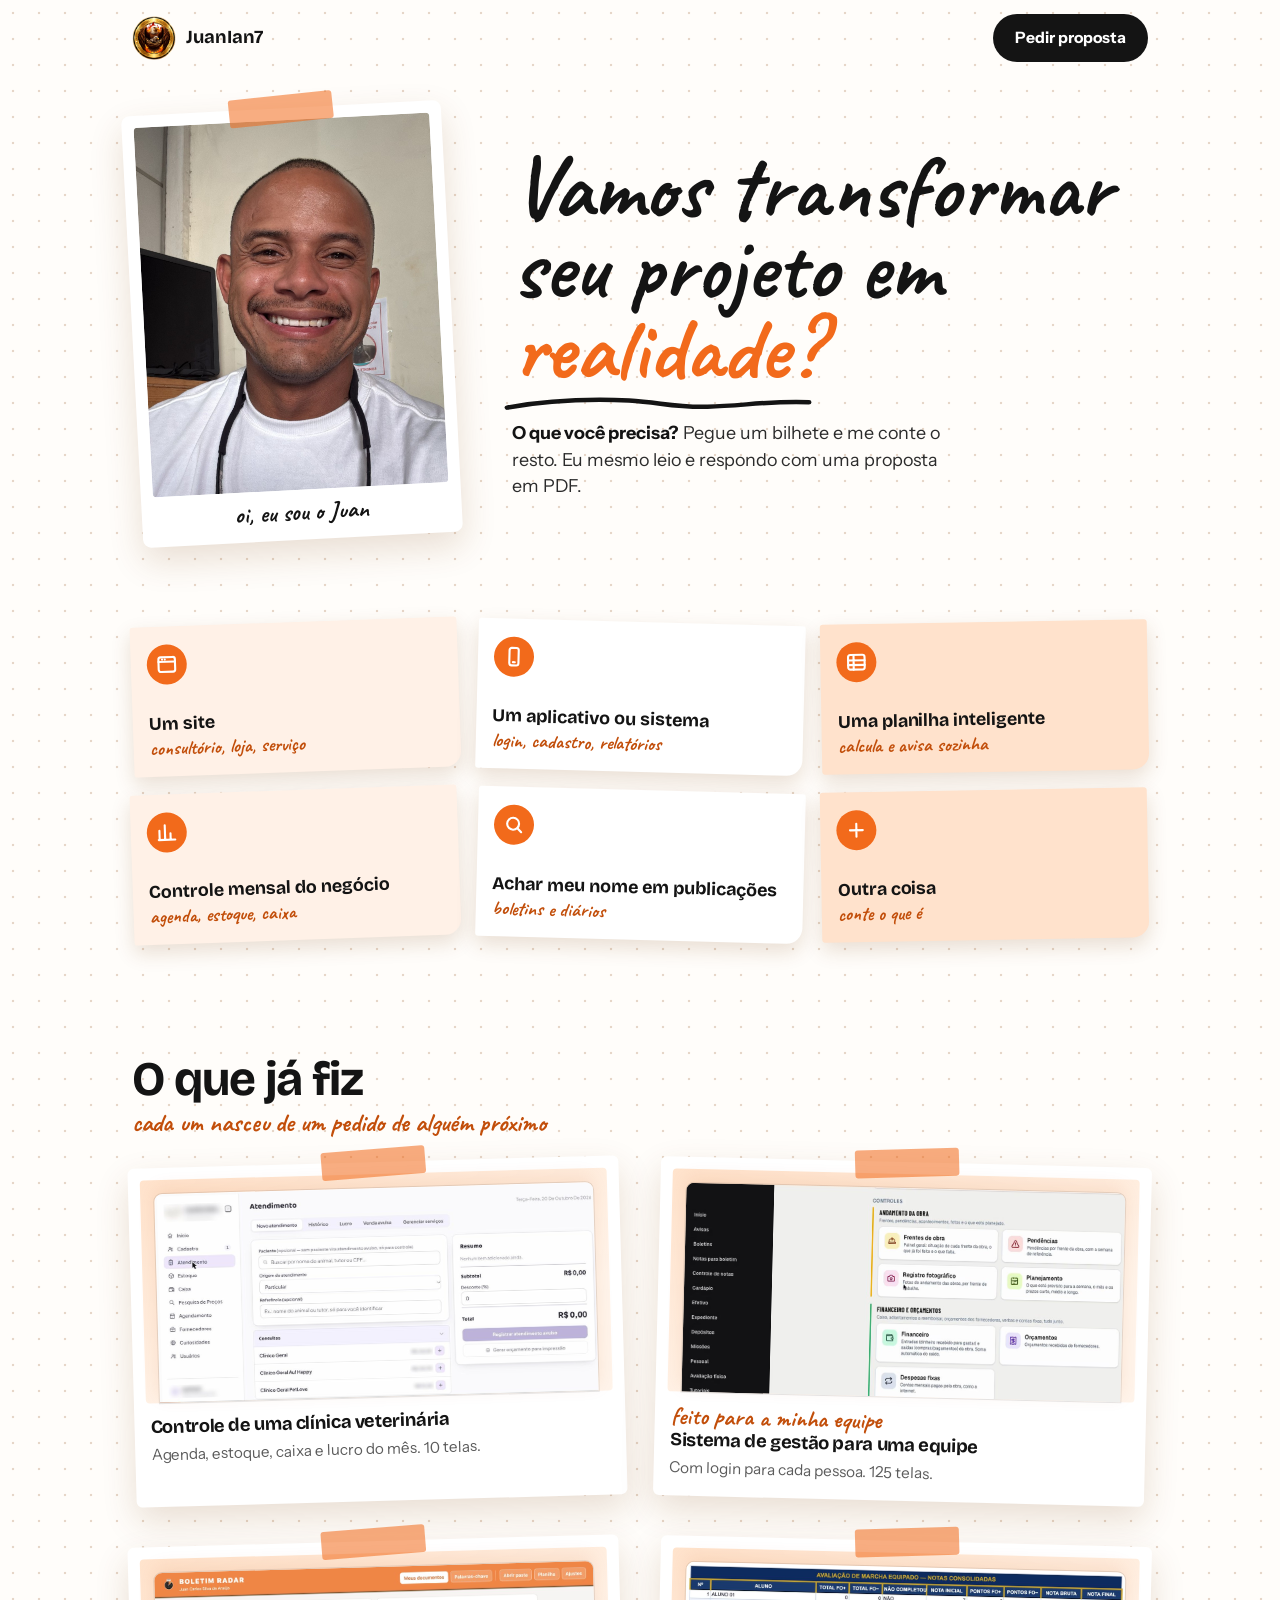
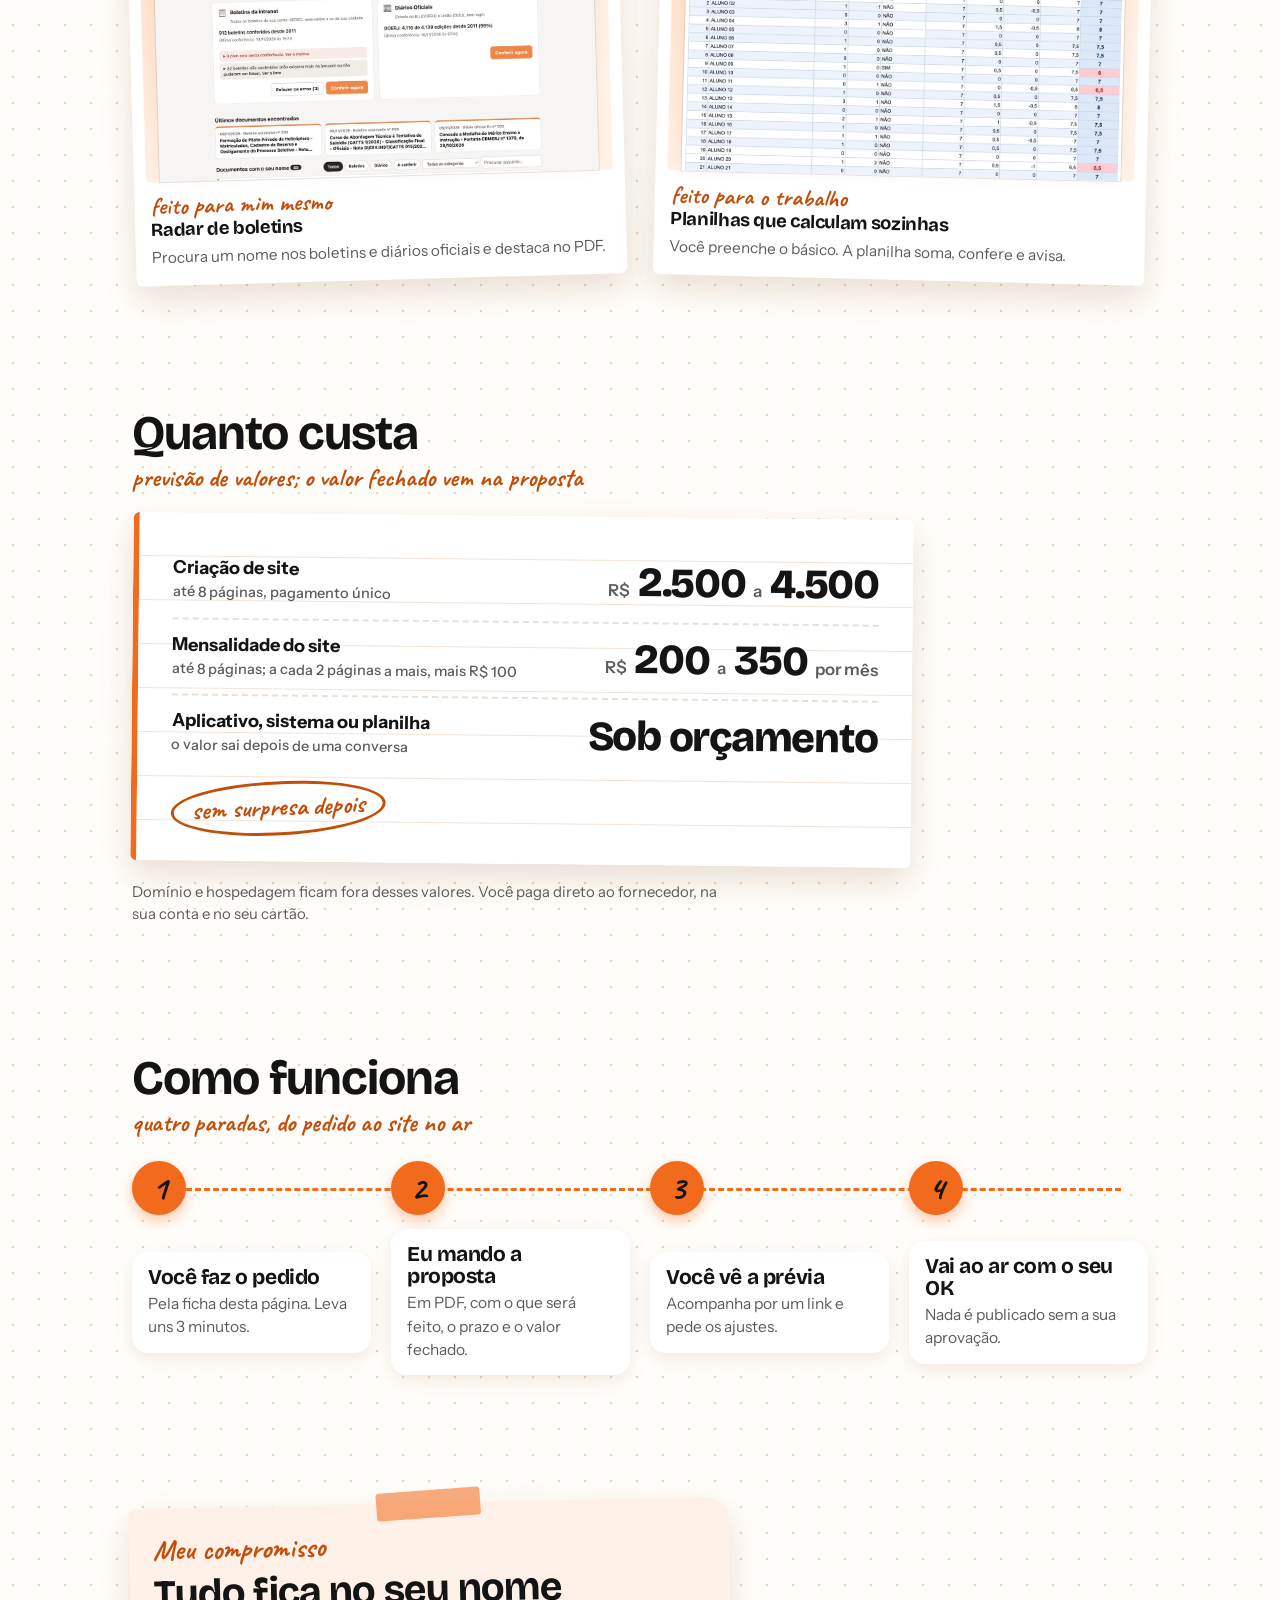
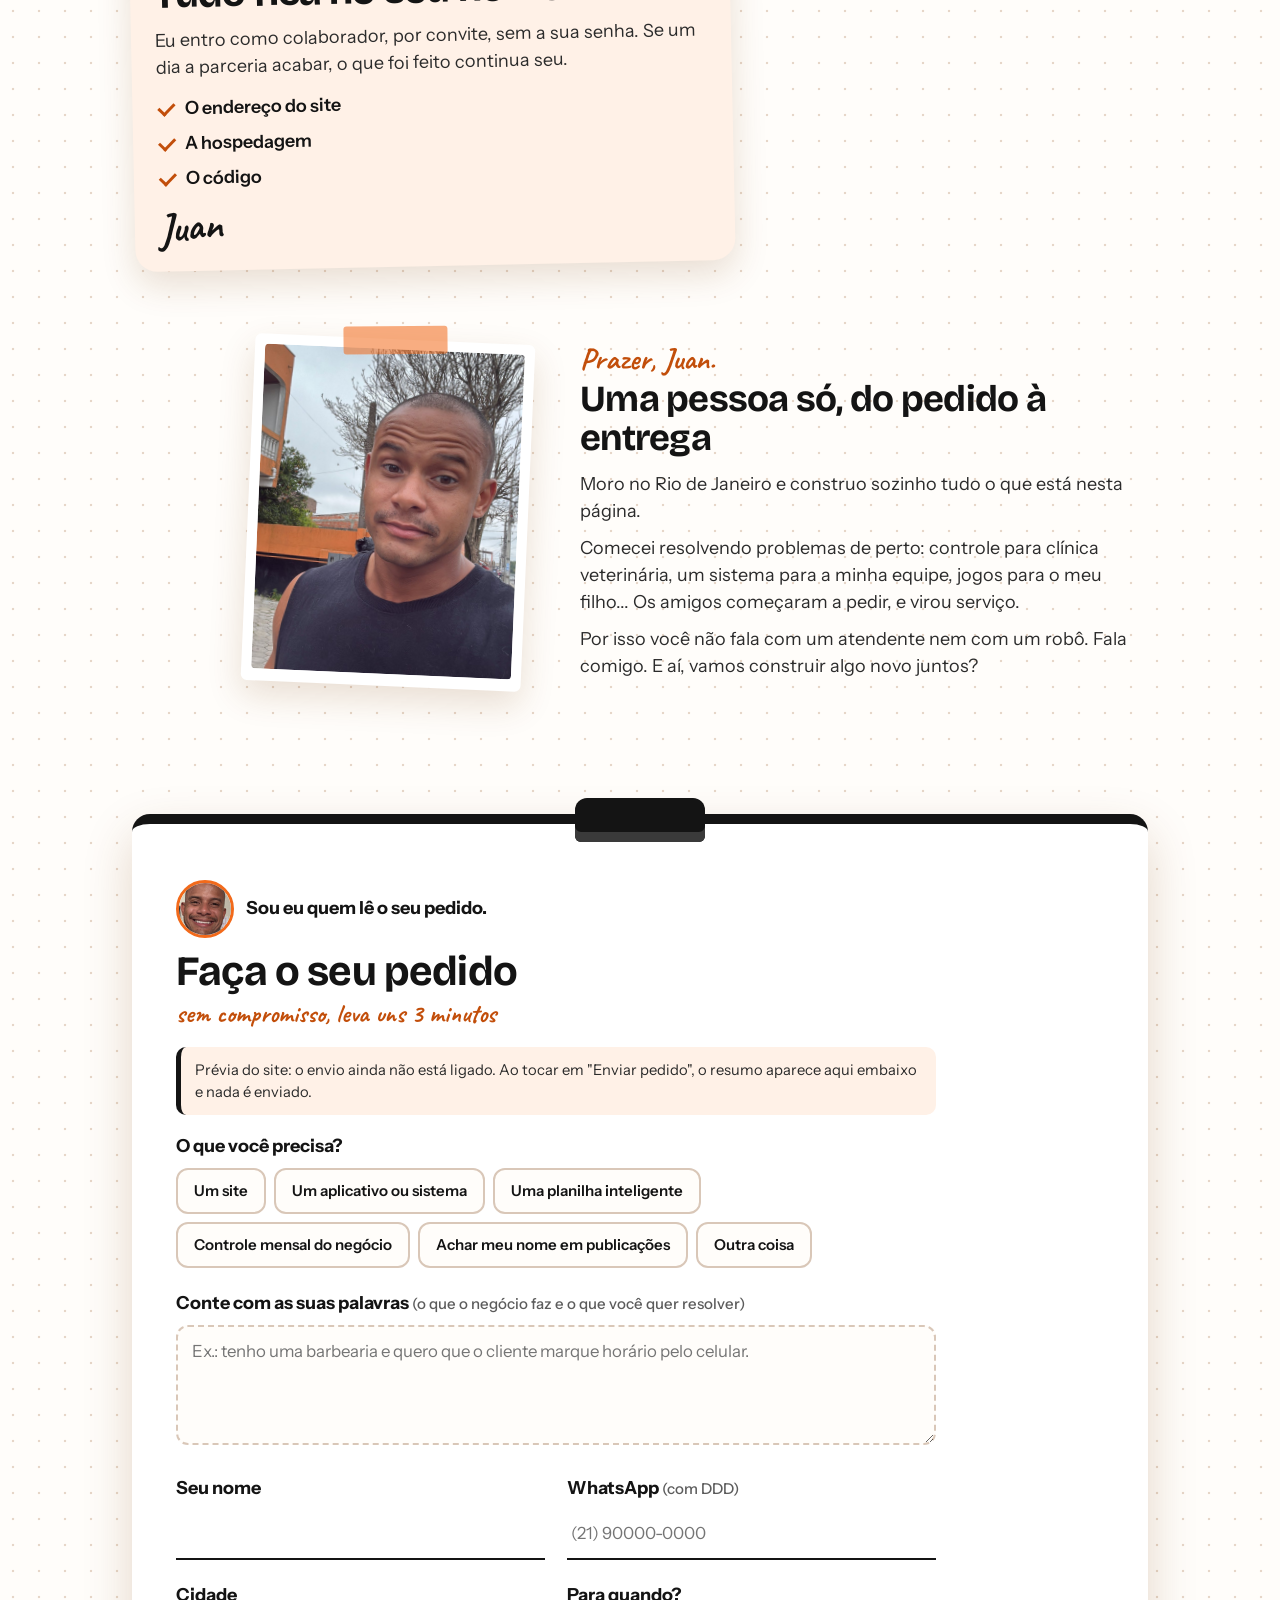
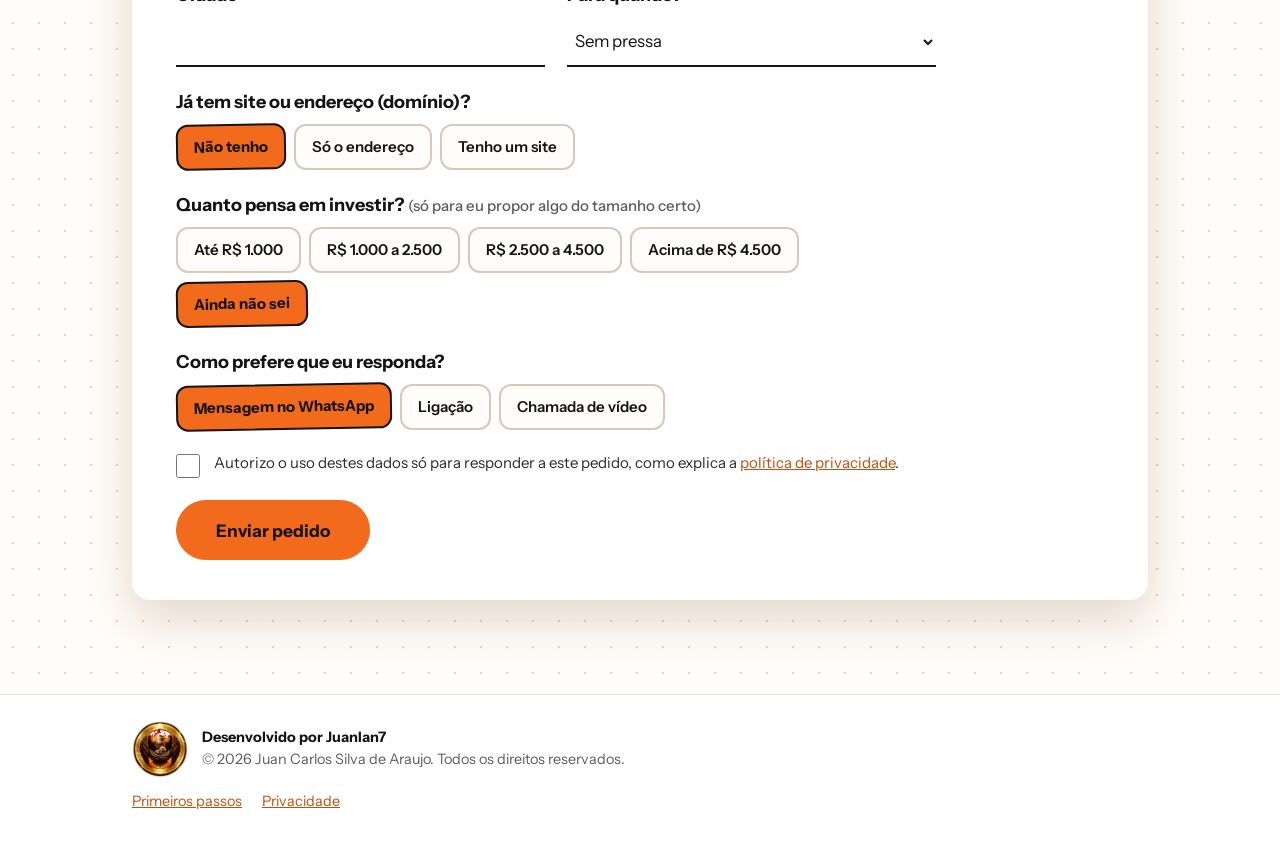
==== index.html @ 4122ff13 "Portfólio: telas reais nos quatro trabalhos e cartão da clínica sem a frase de mão Co-Authored-By: C" ====
<!doctype html>
<html lang="pt-BR">
<head>
<meta charset="utf-8">
<meta name="viewport" content="width=device-width, initial-scale=1">
<title>JuanIan7 · Sites, sistemas e planilhas sob medida</title>
<meta name="description" content="Vamos transformar seu projeto em realidade? Sites, aplicativos, sistemas e planilhas sob medida. Conte o que você precisa e receba uma proposta em PDF.">
<meta property="og:title" content="JuanIan7 · Sites, sistemas e planilhas sob medida">
<meta property="og:description" content="Vamos transformar seu projeto em realidade? Conte o que você precisa e receba uma proposta em PDF.">
<meta property="og:type" content="website">
<meta property="og:locale" content="pt_BR">
<meta property="og:image" content="https://juanian7.systems/assets/logo-juanian7.png">
<meta name="author" content="JuanIan7 (https://github.com/JuanIan7)">
<meta name="copyright" content="© 2026 Juan Carlos Silva de Araujo. Todos os direitos reservados.">
<link rel="icon" href="assets/logo-juanian7.png">
<link rel="preconnect" href="https://fonts.googleapis.com">
<link rel="preconnect" href="https://fonts.gstatic.com" crossorigin>
<link href="https://fonts.googleapis.com/css2?family=Bricolage+Grotesque:opsz,wght@12..96,600..800&family=Caveat:wght@600;700&family=Instrument+Sans:wght@400..700&display=swap" rel="stylesheet">
<style>
:root { --laranja:#F26A1B; --escuro:#C24E0A; --claro:#FFF1E7; --preto:#141414; --texto:#2B2B2B; --cinza:#5C5C5C; --papel:#FFFDFA; --linha:#EADFD6;
  --titulo:"Bricolage Grotesque","Helvetica Neue",Arial,sans-serif; --corpo:"Instrument Sans",-apple-system,"Segoe UI",Roboto,Arial,sans-serif; --mao:"Caveat","Bradley Hand",cursive;
  --sombra:0 14px 34px rgba(120,60,10,.16); }
* { box-sizing:border-box; }
html { scroll-behavior:smooth; -webkit-text-size-adjust:100%; }
/* O fundo é um papel pontilhado, como folha de caderno de projeto */
body { margin:0; color:var(--texto); font-family:var(--corpo); font-size:17px; line-height:1.5;
  background:var(--papel) radial-gradient(circle, #E6D6C8 1.3px, transparent 1.6px) 0 0 / 26px 26px; }
img, svg { max-width:100%; height:auto; display:block; }
a { color:var(--escuro); }
a:focus-visible, button:focus-visible, input:focus-visible, select:focus-visible, textarea:focus-visible, .escolha:focus-within { outline:3px solid var(--preto); outline-offset:3px; }
h1, h2, h3 { font-family:var(--titulo); color:var(--preto); margin:0; letter-spacing:-.02em; line-height:1.05; }
p { margin:0; }
.dentro { max-width:1080px; margin:0 auto; padding:0 20px; }
.mao { font-family:var(--mao); font-weight:700; color:var(--escuro); line-height:1; }
.fita { position:relative; }
.fita::before { content:""; position:absolute; top:-13px; left:50%; width:104px; height:28px; margin-left:-52px; background:rgba(242,106,27,.55); transform:rotate(-3deg); border-radius:3px; z-index:2; }
.botao { display:inline-flex; align-items:center; justify-content:center; min-height:48px; padding:0 22px; border-radius:999px; background:var(--preto); color:#fff !important; font-weight:700; text-decoration:none; border:0; cursor:pointer; font-family:var(--corpo); font-size:.98rem; }
.botao:hover { background:var(--escuro); }

.topo .dentro { display:flex; align-items:center; justify-content:space-between; padding-top:14px; padding-bottom:6px; }
.marca { display:flex; align-items:center; gap:10px; text-decoration:none; color:var(--preto); font-family:var(--titulo); font-weight:700; font-size:1.15rem; }
.marca img { width:44px; height:44px; }

/* Abertura: a frase é o título, escrita à mão, ao lado da foto */
.abertura { padding:26px 0 30px; }
.abertura .dentro { display:grid; gap:26px; }
.retrato { margin:0 auto; width:min(74%, 300px); background:#fff; padding:12px 12px 16px; border-radius:8px; box-shadow:var(--sombra); transform:rotate(-3deg); }
.retrato img { border-radius:4px; }
.retrato figcaption { font-family:var(--mao); font-weight:700; font-size:1.5rem; text-align:center; padding-top:10px; color:var(--preto); line-height:1; }
.abertura h1 { font-family:var(--mao); font-weight:700; font-size:clamp(3rem, 13vw, 5.6rem); line-height:.9; letter-spacing:0; color:var(--preto); }
.abertura h1 span { color:var(--laranja); position:relative; white-space:nowrap; }
.abertura h1 svg { position:absolute; left:-3%; bottom:-.12em; width:106%; height:.22em; fill:none; stroke:var(--preto); stroke-width:5; stroke-linecap:round; }
.abertura .apoio { margin-top:30px; font-size:1.12rem; color:var(--texto); max-width:36ch; }
.abertura .apoio b { color:var(--preto); }

/* Seis bilhetes */
.bilhetes { list-style:none; margin:10px 0 0; padding:0; display:grid; grid-template-columns:1fr 1fr; gap:14px; }
.bilhetes a { display:flex; flex-direction:column; gap:14px; justify-content:space-between; min-height:136px; padding:16px 14px 14px; text-decoration:none; color:var(--preto); box-shadow:0 8px 20px rgba(120,60,10,.16); border-radius:3px 3px 16px 3px; transition:transform .15s; background:var(--claro); }
.bilhetes li:nth-child(3n+1) a { transform:rotate(-2deg); }
.bilhetes li:nth-child(3n+2) a { transform:rotate(1.5deg); background:#fff; }
.bilhetes li:nth-child(3n) a { transform:rotate(-1deg); background:#FFE2CC; }
.bilhetes a:hover { transform:rotate(0) translateY(-4px); }
.bilhetes .ic { width:40px; height:40px; border-radius:50%; background:var(--laranja); display:grid; place-items:center; }
.bilhetes .ic svg { width:22px; height:22px; fill:none; stroke:#fff; stroke-width:2.3; stroke-linecap:round; stroke-linejoin:round; }
.bilhetes b { font-family:var(--titulo); font-size:1.12rem; line-height:1.08; display:block; }
.bilhetes small { display:block; font-family:var(--mao); font-weight:700; font-size:1.2rem; color:var(--escuro); line-height:1; margin-top:5px; }

.secao { padding:44px 0; }
.secao > .dentro > h2 { font-size:clamp(2rem, 7vw, 3rem); margin-bottom:6px; }
.secao .sub { font-family:var(--mao); font-weight:700; font-size:1.6rem; color:var(--escuro); line-height:1; margin-bottom:26px; }

/* Trabalhos como fotos presas no mural */
.mural { display:grid; gap:30px 22px; }
.foto { background:#fff; padding:12px 12px 16px; border-radius:6px; box-shadow:var(--sombra); }
.foto:nth-child(odd) { transform:rotate(-1.6deg); } .foto:nth-child(even) { transform:rotate(1.4deg); }
.foto .quadro { background:linear-gradient(160deg,#FFE3CC,#FFF4EA 70%); padding:14px 14px 0; border-radius:4px; }
.foto .quadro svg { width:100%; height:auto; border-radius:8px 8px 0 0; }
.foto .quadro img { display:block; width:100%; height:auto; border-radius:8px 8px 0 0; box-shadow:0 0 0 1px rgba(20,20,20,.10), 0 -6px 18px rgba(194,78,10,.10); }
.foto .quadro + h3 { margin-top:14px; }
.foto .para { font-family:var(--mao); font-weight:700; font-size:1.5rem; color:var(--escuro); display:block; margin:12px 4px 2px; line-height:1; }
.foto h3 { font-size:1.15rem; margin:0 4px; line-height:1.15; }
.foto p { color:var(--cinza); font-size:.95rem; margin:6px 4px 0; }

/* Preços numa folha pautada */
.folha { background:#fff repeating-linear-gradient(#fff 0 43px, #F0E4DA 43px 44px); border-radius:6px; box-shadow:var(--sombra); padding:26px 20px 22px; border-left:6px solid var(--laranja); transform:rotate(.6deg); }
.folha .linha { display:grid; gap:2px; padding:12px 0 14px; }
.folha .linha + .linha { border-top:2px dashed var(--linha); }
.folha .o { font-weight:700; color:var(--preto); }
.folha .o small { display:block; font-weight:500; color:var(--cinza); font-size:.9rem; }
.folha .v { font-family:var(--titulo); font-weight:800; font-size:clamp(1.9rem, 8vw, 2.6rem); letter-spacing:-.03em; color:var(--preto); line-height:1.05; }
.folha .v small { font-family:var(--corpo); font-size:.4em; font-weight:600; color:var(--cinza); letter-spacing:0; }
.folha .circulo { display:inline-block; font-family:var(--mao); font-weight:700; font-size:1.6rem; color:var(--escuro); border:3px solid var(--escuro); border-radius:50% 46% 52% 48%; padding:4px 18px 6px; transform:rotate(-3deg); margin-top:10px; }
.nota { color:var(--cinza); font-size:.93rem; margin-top:16px; max-width:60ch; }

/* Caminho em quatro paradas */
.caminho { list-style:none; margin:0; padding:0; counter-reset:c; display:grid; gap:18px; position:relative; }
.caminho::before { content:""; position:absolute; left:26px; top:20px; bottom:20px; border-left:3px dashed var(--laranja); }
.caminho li { counter-increment:c; display:grid; grid-template-columns:54px 1fr; gap:14px; align-items:start; position:relative; }
.caminho li::before { content:counter(c); width:54px; height:54px; border-radius:50%; background:var(--laranja); color:var(--preto); font-family:var(--mao); font-weight:700; font-size:2.1rem; display:grid; place-items:center; box-shadow:0 6px 14px rgba(242,106,27,.35); }
.caminho div { background:#fff; border-radius:16px; padding:14px 16px; box-shadow:0 6px 18px rgba(120,60,10,.1); }
.caminho p { color:var(--cinza); margin-top:4px; font-size:.97rem; }

/* Compromisso e carta */
.par { display:grid; gap:34px; }
.compromisso { background:var(--claro); border-radius:6px 22px 22px 22px; padding:28px 24px 22px; box-shadow:var(--sombra); transform:rotate(-1.2deg); }
.compromisso h2 { font-size:clamp(1.8rem, 6.5vw, 2.5rem); margin:8px 0 12px; }
.compromisso ul { list-style:none; margin:14px 0 0; padding:0; display:grid; gap:8px; }
.compromisso li { padding-left:28px; position:relative; font-weight:600; color:var(--preto); }
.compromisso li::before { content:""; position:absolute; left:2px; top:.42em; width:13px; height:7px; border-left:3px solid var(--escuro); border-bottom:3px solid var(--escuro); transform:rotate(-45deg); }
.assina { font-family:var(--mao); font-weight:700; font-size:2.6rem; color:var(--preto); line-height:1; margin-top:16px; transform:rotate(-4deg); transform-origin:left; }
.carta { display:grid; gap:22px; }
.carta figure { margin:0 auto; width:min(80%, 290px); background:#fff; padding:10px 10px 12px; border-radius:6px; box-shadow:var(--sombra); transform:rotate(2.5deg); }
.carta figure img { border-radius:4px; }
.carta h2 { font-size:clamp(1.7rem, 6vw, 2.3rem); margin:6px 0 14px; }
.carta p + p { margin-top:10px; }

/* Pedido: uma ficha na prancheta */
.prancheta { background:#fff; border-radius:18px; box-shadow:0 20px 50px rgba(120,60,10,.2); padding:44px 20px 26px; position:relative; border-top:10px solid var(--preto); scroll-margin-top:20px; }
.prancheta::before { content:""; position:absolute; top:-26px; left:50%; width:130px; height:44px; margin-left:-65px; background:var(--preto); border-radius:12px 12px 6px 6px; box-shadow:inset 0 -10px 0 #3a3a3a; }
.prancheta .oi { display:flex; align-items:center; gap:12px; font-weight:700; color:var(--preto); margin-bottom:12px; }
.prancheta .oi img { width:58px; height:58px; border-radius:50%; object-fit:cover; border:3px solid var(--laranja); }
.prancheta h2 { font-size:clamp(1.9rem, 7vw, 2.6rem); }
.prancheta .sub { margin:8px 0 20px; }
form { display:grid; gap:22px; max-width:760px; }
fieldset { border:0; margin:0; padding:0; min-width:0; }
legend, label.rot { display:block; font-weight:700; color:var(--preto); margin-bottom:8px; padding:0; }
label.rot small, legend small { font-weight:500; color:var(--cinza); }
.opcoes { display:flex; flex-wrap:wrap; gap:8px; }
.escolha { position:relative; display:inline-flex; align-items:center; min-height:46px; padding:8px 16px; border:2px solid #D9C7B8; border-radius:12px; background:var(--papel); color:var(--preto); font-weight:600; font-size:.94rem; cursor:pointer; }
.escolha input { position:absolute; opacity:0; inset:0; margin:0; cursor:pointer; }
.escolha:has(input:checked) { background:var(--laranja); border-color:var(--preto); font-weight:700; transform:rotate(-1deg); }
/* Campos de ficha de papel: só a linha de baixo */
.campo input, .campo select, .campo textarea { width:100%; min-height:50px; padding:10px 4px; border:0; border-bottom:2px solid var(--preto); border-radius:0; background:transparent; color:var(--preto); font:inherit; font-size:1.05rem; }
.campo textarea { min-height:120px; resize:vertical; border:2px dashed #D9C7B8; border-radius:12px; padding:12px 14px; background:var(--papel); }
.dupla { display:grid; gap:22px; }
.aceite { display:grid; grid-template-columns:26px 1fr; gap:12px; font-size:.94rem; }
.aceite input { width:24px; height:24px; accent-color:var(--escuro); margin:2px 0 0; }
.pote { position:absolute; left:-9999px; }
.prancheta form .botao { min-height:60px; font-size:1.08rem; background:var(--laranja); color:var(--preto) !important; justify-self:start; padding:0 40px; width:100%; }
.prancheta form .botao:hover { background:var(--preto); color:#fff !important; }
.aviso-form { border-radius:14px; padding:14px 16px; font-weight:600; display:none; }
.aviso-form.erro { display:block; border:2px solid #B3261E; color:#8C1D18; }
.aviso-form.ok { display:block; border:2px solid var(--preto); background:var(--claro); }
.aviso-form pre { white-space:pre-wrap; font:inherit; font-weight:500; font-size:.92rem; margin:8px 0 0; }
.previa { display:none; background:var(--claro); border-left:5px solid var(--preto); border-radius:10px; padding:12px 14px; font-size:.92rem; margin-bottom:18px; max-width:760px; }
.previa.mostra { display:block; }

.rodape { margin-top:30px; background:#fff; border-top:1px solid var(--linha); padding:26px 0 32px; font-size:.9rem; color:var(--cinza); }
.rodape .dentro { display:flex; gap:14px; align-items:center; flex-wrap:wrap; }
.rodape img { width:56px; height:56px; }
.rodape a.nome { font-weight:700; color:var(--preto); text-decoration:none; }
.rodape nav { width:100%; display:flex; gap:20px; }

@media (min-width:760px) {
  body { font-size:18px; }
  .dentro { padding:0 32px; }
  .abertura { padding:40px 0 50px; }
  .abertura .dentro { grid-template-columns:320px 1fr; gap:60px; align-items:center; }
  .retrato { width:100%; margin:0; }
  .bilhetes { grid-template-columns:repeat(3, 1fr); gap:18px; margin-top:22px; grid-column:1 / -1; }
  .bilhetes a { min-height:150px; padding:18px 16px; }
  .secao { padding:64px 0; }
  .mural { grid-template-columns:1fr 1fr; gap:40px 34px; }
  .folha { padding:30px 34px 26px; max-width:780px; }
  .folha .linha { grid-template-columns:1fr auto; align-items:center; gap:20px; }
  .caminho { grid-template-columns:repeat(4, 1fr); gap:20px; }
  .caminho::before { left:27px; right:27px; top:27px; bottom:auto; border-left:0; border-top:3px dashed var(--laranja); }
  .caminho li { grid-template-columns:1fr; }
  /* um abaixo do outro, em ziguezague: o compromisso à esquerda, a carta à direita */
  .par { grid-template-columns:1fr; gap:72px; }
  .compromisso { max-width:600px; }
  .carta { grid-template-columns:280px 1fr; align-items:center; gap:52px; max-width:900px; margin-left:auto; }
  .carta p { max-width:52ch; }
  .carta figure { width:100%; }
  .dupla { grid-template-columns:1fr 1fr; }
  .prancheta { padding:56px 44px 40px; }
  .prancheta form .botao { width:auto; }
}
@media (prefers-reduced-motion:reduce) { html { scroll-behavior:auto; } .bilhetes a { transition:none; } }
</style>
</head>
<body>

<header class="topo">
  <div class="dentro">
    <a class="marca" href="./"><img src="assets/logo-juanian7.png" alt="" width="44" height="44">JuanIan7</a>
    <a class="botao" href="#pedido">Pedir proposta</a>
  </div>
</header>

<main>
  <section class="abertura">
    <div class="dentro">
      <figure class="retrato fita">
        <img src="assets/fotos/juan-retrato.jpg?v=3" alt="Juan sorrindo, de camiseta branca" width="1040" height="1300">
        <figcaption>oi, eu sou o Juan</figcaption>
      </figure>
      <div>
        <h1>Vamos transformar seu projeto em <span>realidade?<svg viewBox="0 0 300 22" preserveAspectRatio="none" aria-hidden="true"><path d="M4 13c38-8 78-10 118-8 30 2 44 8 76 7 34-1 62-7 98-5"/></svg></span></h1>
        <p class="apoio"><b>O que você precisa?</b> Pegue um bilhete e me conte o resto. Eu mesmo leio e respondo com uma proposta em PDF.</p>
      </div>
      <ul class="bilhetes">
        <li><a href="#pedido" data-opcao="Um site"><span class="ic"><svg viewBox="0 0 24 24" aria-hidden="true"><rect x="3" y="4" width="18" height="16" rx="2.5"/><path d="M3 9h18M7 6.5h.01M10 6.5h.01"/></svg></span><span><b>Um site</b><small>consultório, loja, serviço</small></span></a></li>
        <li><a href="#pedido" data-opcao="Um aplicativo ou sistema"><span class="ic"><svg viewBox="0 0 24 24" aria-hidden="true"><rect x="7" y="2.5" width="10" height="19" rx="2.5"/><path d="M11 18h2"/></svg></span><span><b>Um aplicativo ou sistema</b><small>login, cadastro, relatórios</small></span></a></li>
        <li><a href="#pedido" data-opcao="Uma planilha inteligente"><span class="ic"><svg viewBox="0 0 24 24" aria-hidden="true"><rect x="3" y="4" width="18" height="16" rx="2.5"/><path d="M3 10h18M3 15h18M9 4v16"/></svg></span><span><b>Uma planilha inteligente</b><small>calcula e avisa sozinha</small></span></a></li>
        <li><a href="#pedido" data-opcao="Controle mensal do meu negócio"><span class="ic"><svg viewBox="0 0 24 24" aria-hidden="true"><path d="M4 20V10M10 20V4M16 20v-7M21 20H3"/></svg></span><span><b>Controle mensal do negócio</b><small>agenda, estoque, caixa</small></span></a></li>
        <li><a href="#pedido" data-opcao="Acompanhar boletins ou publicações com o meu nome"><span class="ic"><svg viewBox="0 0 24 24" aria-hidden="true"><circle cx="11" cy="11" r="6.5"/><path d="M20 20l-4.2-4.2"/></svg></span><span><b>Achar meu nome em publicações</b><small>boletins e diários</small></span></a></li>
        <li><a href="#pedido" data-opcao="Outra coisa"><span class="ic"><svg viewBox="0 0 24 24" aria-hidden="true"><path d="M12 5v14M5 12h14"/></svg></span><span><b>Outra coisa</b><small>conte o que é</small></span></a></li>
      </ul>
    </div>
  </section>

  <section class="secao">
    <div class="dentro">
      <h2>O que já fiz</h2>
      <p class="sub">cada um nasceu de um pedido de alguém próximo</p>
      <div class="mural">
        <article class="foto fita"><div class="quadro"><img src="assets/trabalhos/trabalho-clinica.jpg" alt="Tela do controle da clínica: novo atendimento, com paciente, serviços e resumo do valor" width="1200" height="571" loading="lazy"></div><h3>Controle de uma clínica veterinária</h3><p>Agenda, estoque, caixa e lucro do mês. 10 telas.</p></article>
        <article class="foto fita"><div class="quadro"><img src="assets/trabalhos/trabalho-equipe.jpg" alt="Tela do sistema da equipe: menu lateral e os controles de uma seção" width="1200" height="571" loading="lazy"></div><span class="para">feito para a minha equipe</span><h3>Sistema de gestão para uma equipe</h3><p>Com login para cada pessoa. 125 telas.</p></article>
        <article class="foto fita"><div class="quadro"><img src="assets/trabalhos/trabalho-radar.jpg" alt="Tela do Radar de boletins: boletins e diários conferidos e os últimos documentos encontrados" width="1200" height="571" loading="lazy"></div><span class="para">feito para mim mesmo</span><h3>Radar de boletins</h3><p>Procura um nome nos boletins e diários oficiais e destaca no PDF.</p></article>
        <article class="foto fita"><div class="quadro"><img src="assets/trabalhos/trabalho-planilha.jpg" alt="Planilha de avaliação que soma os pontos e calcula a nota final de cada aluno" width="1200" height="571" loading="lazy"></div><span class="para">feito para o trabalho</span><h3>Planilhas que calculam sozinhas</h3><p>Você preenche o básico. A planilha soma, confere e avisa.</p></article>
      </div>
    </div>
  </section>

  <section class="secao">
    <div class="dentro">
      <h2>Quanto custa</h2>
      <p class="sub">previsão de valores; o valor fechado vem na proposta</p>
      <div class="folha">
        <div class="linha"><span class="o">Criação de site<small>até 8 páginas, pagamento único</small></span><span class="v"><small>R$</small> 2.500 <small>a</small> 4.500</span></div>
        <div class="linha"><span class="o">Mensalidade do site<small>até 8 páginas; a cada 2 páginas a mais, mais R$ 100</small></span><span class="v"><small>R$</small> 200 <small>a</small> 350 <small>por mês</small></span></div>
        <div class="linha"><span class="o">Aplicativo, sistema ou planilha<small>o valor sai depois de uma conversa</small></span><span class="v">Sob orçamento</span></div>
        <span class="circulo">sem surpresa depois</span>
      </div>
      <p class="nota">Domínio e hospedagem ficam fora desses valores. Você paga direto ao fornecedor, na sua conta e no seu cartão.</p>
    </div>
  </section>

  <section class="secao">
    <div class="dentro">
      <h2>Como funciona</h2>
      <p class="sub">quatro paradas, do pedido ao site no ar</p>
      <ol class="caminho">
        <li><div><h3>Você faz o pedido</h3><p>Pela ficha desta página. Leva uns 3 minutos.</p></div></li>
        <li><div><h3>Eu mando a proposta</h3><p>Em PDF, com o que será feito, o prazo e o valor fechado.</p></div></li>
        <li><div><h3>Você vê a prévia</h3><p>Acompanha por um link e pede os ajustes.</p></div></li>
        <li><div><h3>Vai ao ar com o seu OK</h3><p>Nada é publicado sem a sua aprovação.</p></div></li>
      </ol>
    </div>
  </section>

  <section class="secao">
    <div class="dentro par">
      <div class="compromisso fita">
        <p class="mao" style="font-size:1.8rem">Meu compromisso</p>
        <h2>Tudo fica no seu nome</h2>
        <p>Eu entro como colaborador, por convite, sem a sua senha. Se um dia a parceria acabar, o que foi feito continua seu.</p>
        <ul><li>O endereço do site</li><li>A hospedagem</li><li>O código</li></ul>
        <p class="assina">Juan</p>
      </div>
      <div class="carta">
        <figure class="fita"><img src="assets/fotos/juan-rua.jpg?v=3" alt="Juan na rua, de camiseta preta, com a sobrancelha levantada" width="1040" height="1300" loading="lazy"></figure>
        <div>
          <p class="mao" style="font-size:1.9rem">Prazer, Juan.</p>
          <h2>Uma pessoa só, do pedido à entrega</h2>
          <p>Moro no Rio de Janeiro e construo sozinho tudo o que está nesta página.</p>
          <p>Comecei resolvendo problemas de perto: controle para clínica veterinária, um sistema para a minha equipe, jogos para o meu filho... Os amigos começaram a pedir, e virou serviço.</p>
          <p>Por isso você não fala com um atendente nem com um robô. Fala comigo. E aí, vamos construir algo novo juntos?</p>
        </div>
      </div>
    </div>
  </section>

  <section class="secao">
    <div class="dentro">
      <div class="prancheta" id="pedido">
        <p class="oi"><img src="assets/fotos/juan-rosto.jpg?v=3" alt="" width="58" height="58" loading="lazy"><span>Sou eu quem lê o seu pedido.</span></p>
        <h2>Faça o seu pedido</h2>
        <p class="sub mao" style="font-size:1.6rem">sem compromisso, leva uns 3 minutos</p>
        <p class="previa" id="previa">Prévia do site: o envio ainda não está ligado. Ao tocar em "Enviar pedido", o resumo aparece aqui embaixo e nada é enviado.</p>
        <form id="form-pedido" novalidate>
        <fieldset>
          <legend>O que você precisa?</legend>
          <div class="opcoes">
            <label class="escolha"><input type="radio" name="opcao" value="Um site" required>Um site</label>
            <label class="escolha"><input type="radio" name="opcao" value="Um aplicativo ou sistema">Um aplicativo ou sistema</label>
            <label class="escolha"><input type="radio" name="opcao" value="Uma planilha inteligente">Uma planilha inteligente</label>
            <label class="escolha"><input type="radio" name="opcao" value="Controle mensal do meu negócio">Controle mensal do negócio</label>
            <label class="escolha"><input type="radio" name="opcao" value="Acompanhar boletins ou publicações com o meu nome">Achar meu nome em publicações</label>
            <label class="escolha"><input type="radio" name="opcao" value="Outra coisa">Outra coisa</label>
          </div>
        </fieldset>

        <div class="campo">
          <label class="rot" for="descricao">Conte com as suas palavras <small>(o que o negócio faz e o que você quer resolver)</small></label>
          <textarea id="descricao" name="descricao" required maxlength="2000" placeholder="Ex.: tenho uma barbearia e quero que o cliente marque horário pelo celular."></textarea>
        </div>

        <div class="dupla">
          <div class="campo">
            <label class="rot" for="nome">Seu nome</label>
            <input id="nome" name="nome" type="text" autocomplete="name" required maxlength="120">
          </div>
          <div class="campo">
            <label class="rot" for="whatsapp">WhatsApp <small>(com DDD)</small></label>
            <input id="whatsapp" name="whatsapp" type="tel" inputmode="tel" autocomplete="tel" required maxlength="20" placeholder="(21) 90000-0000">
          </div>
        </div>

        <div class="dupla">
          <div class="campo">
            <label class="rot" for="cidade">Cidade</label>
            <input id="cidade" name="cidade" type="text" autocomplete="address-level2" maxlength="80">
          </div>
          <div class="campo">
            <label class="rot" for="prazo">Para quando?</label>
            <select id="prazo" name="prazo">
              <option value="Sem pressa">Sem pressa</option>
              <option value="Em até 1 mês">Em até 1 mês</option>
              <option value="Em 2 a 3 meses">Em 2 a 3 meses</option>
              <option value="Tenho uma data">Tenho uma data (conto na descrição)</option>
            </select>
          </div>
        </div>

        <fieldset>
          <legend>Já tem site ou endereço (domínio)?</legend>
          <div class="opcoes tres">
            <label class="escolha"><input type="radio" name="ja_tem" value="Não tenho" checked>Não tenho</label>
            <label class="escolha"><input type="radio" name="ja_tem" value="Tenho só o endereço">Só o endereço</label>
            <label class="escolha"><input type="radio" name="ja_tem" value="Tenho um site">Tenho um site</label>
          </div>
        </fieldset>

        <fieldset>
          <legend>Quanto pensa em investir? <small>(só para eu propor algo do tamanho certo)</small></legend>
          <div class="opcoes">
            <label class="escolha"><input type="radio" name="investimento" value="Até R$ 1.000">Até R$ 1.000</label>
            <label class="escolha"><input type="radio" name="investimento" value="R$ 1.000 a 2.500">R$ 1.000 a 2.500</label>
            <label class="escolha"><input type="radio" name="investimento" value="R$ 2.500 a 4.500">R$ 2.500 a 4.500</label>
            <label class="escolha"><input type="radio" name="investimento" value="Acima de R$ 4.500">Acima de R$ 4.500</label>
            <label class="escolha"><input type="radio" name="investimento" value="Ainda não sei" checked>Ainda não sei</label>
          </div>
        </fieldset>

        <fieldset>
          <legend>Como prefere que eu responda?</legend>
          <div class="opcoes tres">
            <label class="escolha"><input type="radio" name="atendimento" value="Mensagem no WhatsApp" checked>Mensagem no WhatsApp</label>
            <label class="escolha"><input type="radio" name="atendimento" value="Ligação">Ligação</label>
            <label class="escolha"><input type="radio" name="atendimento" value="Chamada de vídeo">Chamada de vídeo</label>
          </div>
        </fieldset>

        <label class="pote" aria-hidden="true">Deixe este campo vazio<input type="text" name="site_da_empresa" tabindex="-1" autocomplete="off"></label>

        <label class="aceite">
          <input type="checkbox" name="aceite" required>
          <span>Autorizo o uso destes dados só para responder a este pedido, como explica a <a href="privacidade/">política de privacidade</a>.</span>
        </label>

        <div class="aviso-form" id="aviso" role="status" aria-live="polite"></div>
        <button class="botao" type="submit" id="enviar">Enviar pedido</button>
      </form>
      </div>
    </div>
  </section>
</main>

<footer class="rodape">
  <div class="dentro">
    <img src="assets/logo-juanian7.png" alt="Logo JuanIan7" width="56" height="56">
    <div><a class="nome" href="https://github.com/JuanIan7" rel="author">Desenvolvido por JuanIan7</a><br>© 2026 Juan Carlos Silva de Araujo. Todos os direitos reservados.</div>
    <nav><a href="comecar/">Primeiros passos</a><a href="privacidade/">Privacidade</a></nav>
  </div>
</footer>

<script src="assets/config.js"></script>
<script src="assets/app.js"></script>
</body>
</html>
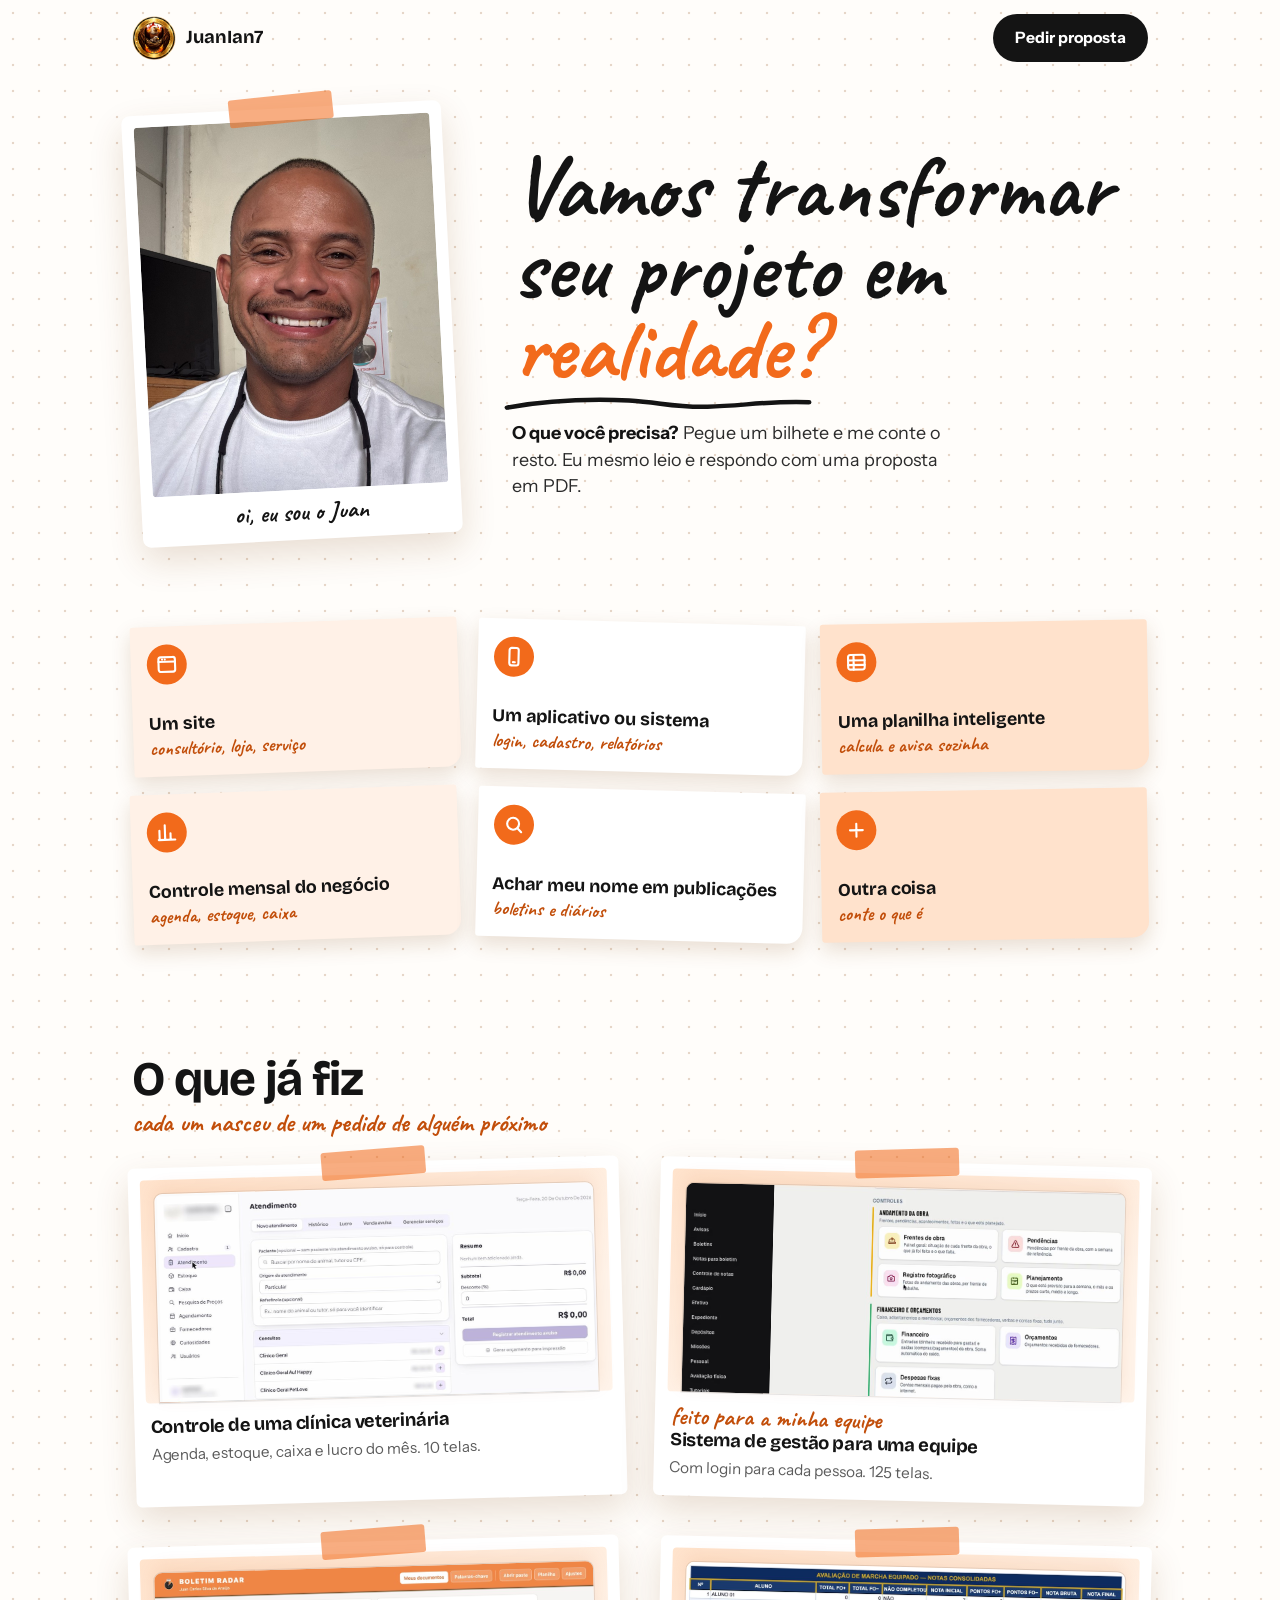
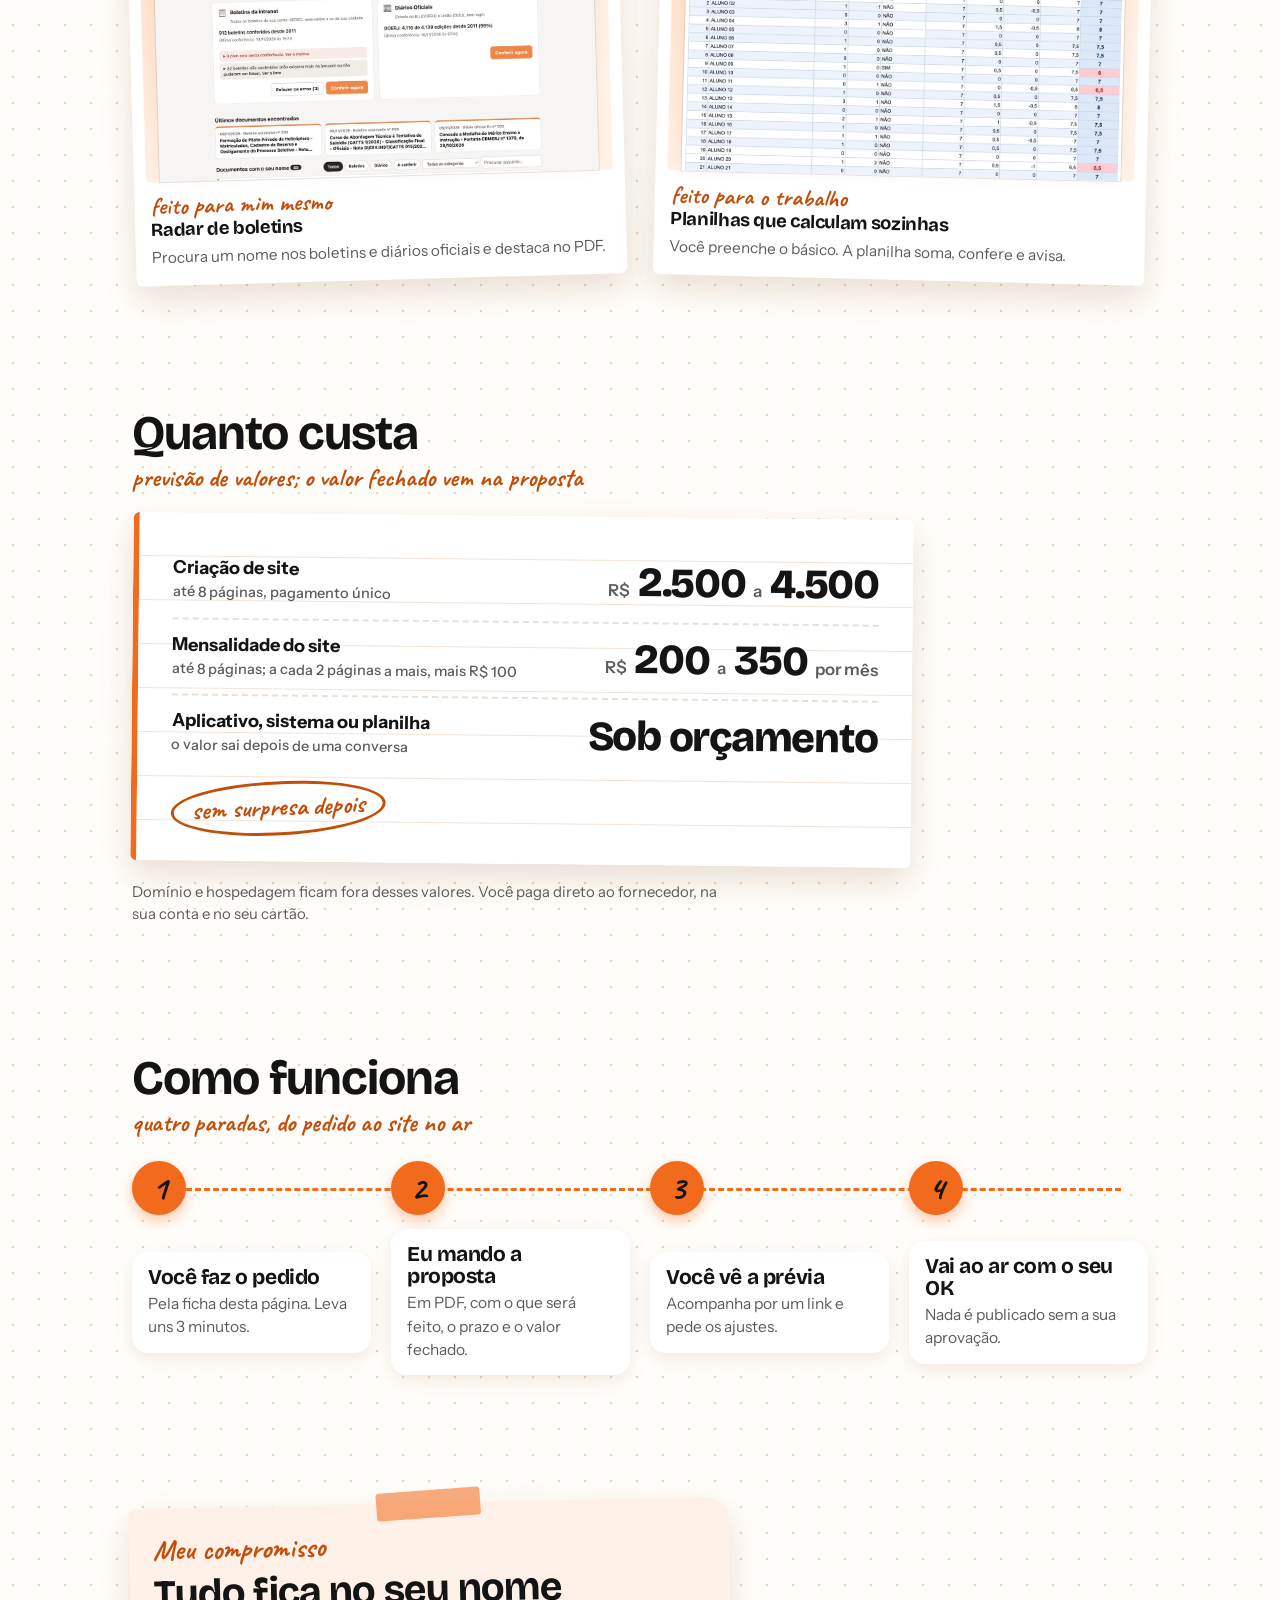
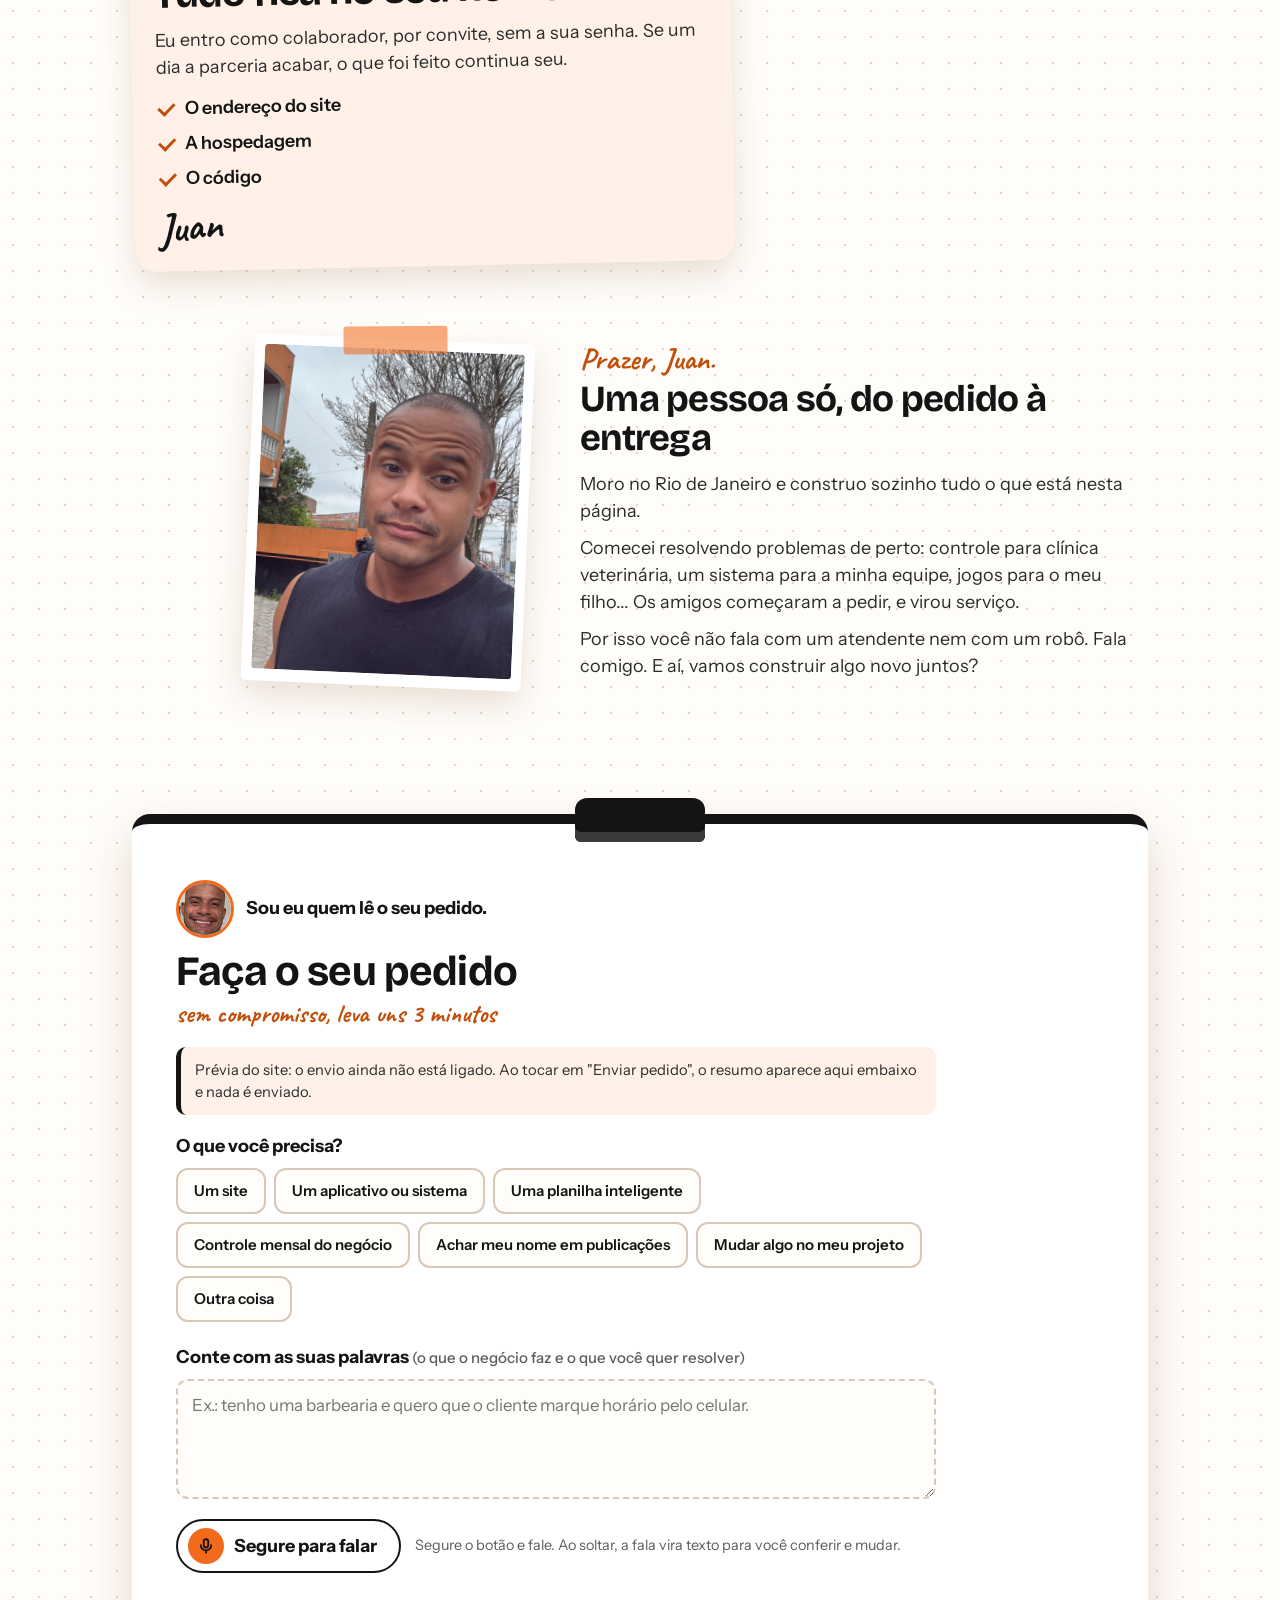
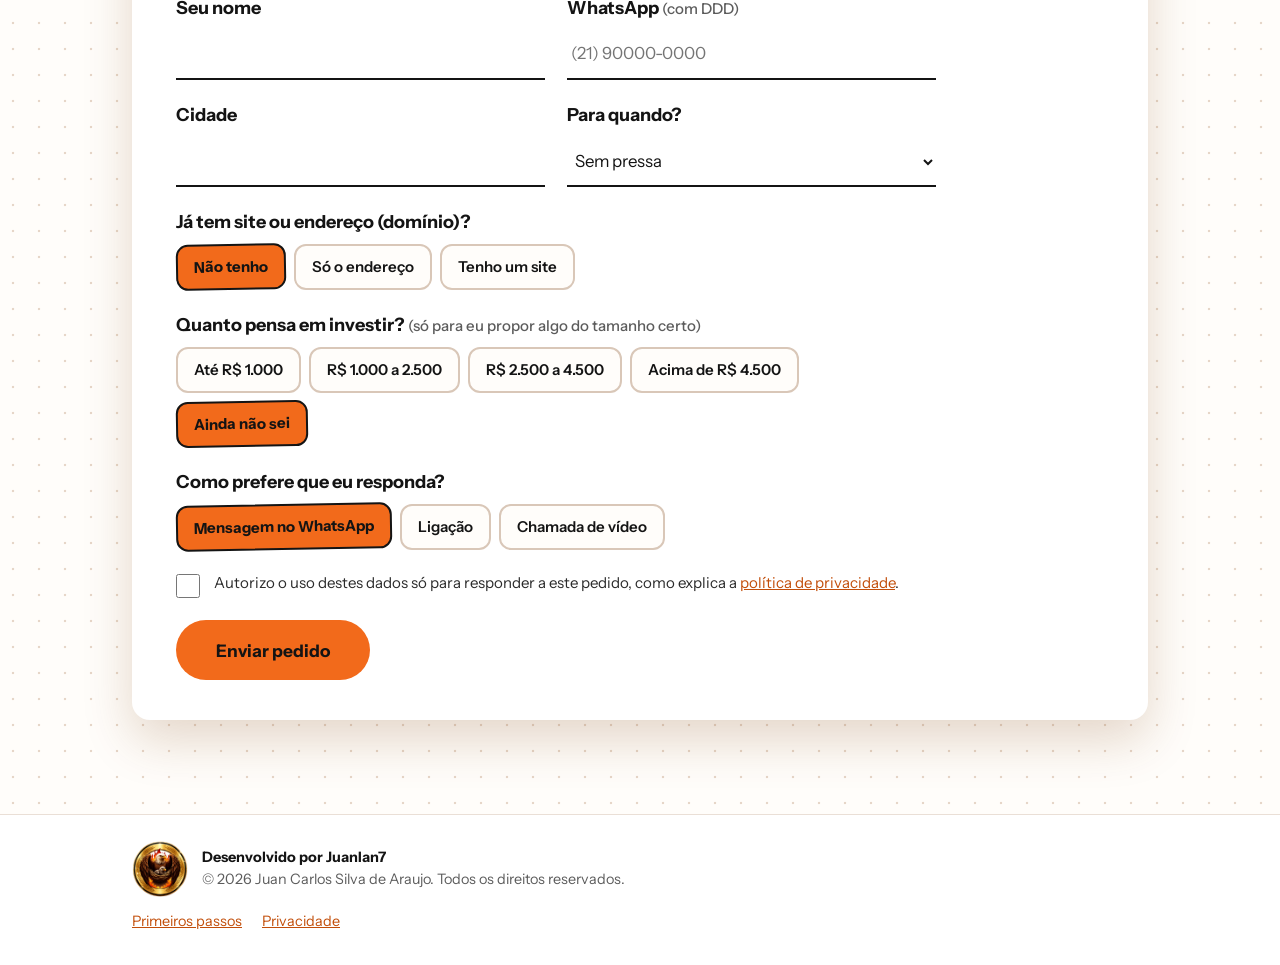
==== commit 65ab9741: "Portfólio: botão de falar (a fala vira texto), perguntas rápidas conforme o pedido e opção de mudar " ====
--- a/index.html
+++ b/index.html
@@ -132,6 +132,26 @@
 /* Campos de ficha de papel: só a linha de baixo */
 .campo input, .campo select, .campo textarea { width:100%; min-height:50px; padding:10px 4px; border:0; border-bottom:2px solid var(--preto); border-radius:0; background:transparent; color:var(--preto); font:inherit; font-size:1.05rem; }
 .campo textarea { min-height:120px; resize:vertical; border:2px dashed #D9C7B8; border-radius:12px; padding:12px 14px; background:var(--papel); }
+[hidden] { display:none !important; }
+/* Falar em vez de digitar */
+.falar { display:flex; flex-wrap:wrap; align-items:center; gap:10px 14px; margin-top:12px; }
+.microfone { display:inline-flex; align-items:center; gap:10px; min-height:54px; padding:0 22px 0 10px; border:2px solid var(--preto); border-radius:999px; background:#fff; color:var(--preto); font:inherit; font-weight:700; cursor:pointer; touch-action:none; user-select:none; -webkit-user-select:none; -webkit-touch-callout:none; }
+.microfone .bola { width:36px; height:36px; border-radius:50%; background:var(--laranja); display:grid; place-items:center; flex:none; }
+.microfone[aria-pressed="true"] { background:var(--preto); color:#fff; }
+.microfone[aria-pressed="true"] .bola { background:#fff; animation:pulso 1.1s ease-in-out infinite; }
+@keyframes pulso { 50% { box-shadow:0 0 0 9px rgba(242,106,27,.55); } }
+@media (prefers-reduced-motion:reduce) { .microfone[aria-pressed="true"] .bola { animation:none; box-shadow:0 0 0 5px rgba(242,106,27,.7); } }
+.falar-dica { color:var(--cinza); font-size:.9rem; margin:0; flex:1 1 220px; }
+.campo > .falar-dica { margin-top:10px; }
+.ouvindo { flex:1 1 100%; margin:0; background:var(--claro); border-left:5px solid var(--laranja); border-radius:10px; padding:12px 14px; color:var(--preto); min-height:48px; }
+.ouvindo .parcial { color:var(--cinza); }
+/* Perguntas rápidas: um bilhete dentro da ficha */
+.guia { background:var(--claro); border:2px dashed #E9B48F; border-radius:14px; padding:18px 16px 20px; }
+.guia-titulo { font-family:var(--mao); font-weight:700; font-size:1.8rem; line-height:1; color:var(--escuro); margin:0; }
+.guia-sub { color:var(--cinza); font-size:.9rem; margin:6px 0 16px; }
+.guia-lista { display:grid; gap:18px; }
+.guia .escolha { background:#fff; }
+.guia .escolha:has(input:checked) { background:var(--laranja); }
 .dupla { display:grid; gap:22px; }
 .aceite { display:grid; grid-template-columns:26px 1fr; gap:12px; font-size:.94rem; }
 .aceite input { width:24px; height:24px; accent-color:var(--escuro); margin:2px 0 0; }
@@ -288,6 +308,7 @@
             <label class="escolha"><input type="radio" name="opcao" value="Uma planilha inteligente">Uma planilha inteligente</label>
             <label class="escolha"><input type="radio" name="opcao" value="Controle mensal do meu negócio">Controle mensal do negócio</label>
             <label class="escolha"><input type="radio" name="opcao" value="Acompanhar boletins ou publicações com o meu nome">Achar meu nome em publicações</label>
+            <label class="escolha"><input type="radio" name="opcao" value="Mudar algo em um projeto que já tenho com você">Mudar algo no meu projeto</label>
             <label class="escolha"><input type="radio" name="opcao" value="Outra coisa">Outra coisa</label>
           </div>
         </fieldset>
@@ -295,6 +316,21 @@
         <div class="campo">
           <label class="rot" for="descricao">Conte com as suas palavras <small>(o que o negócio faz e o que você quer resolver)</small></label>
           <textarea id="descricao" name="descricao" required maxlength="2000" placeholder="Ex.: tenho uma barbearia e quero que o cliente marque horário pelo celular."></textarea>
+          <div class="falar" id="falar" hidden>
+            <button type="button" class="microfone" id="microfone" aria-pressed="false" aria-describedby="falar-dica">
+              <span class="bola" aria-hidden="true"><svg width="18" height="18" viewBox="0 0 24 24" fill="none" stroke="#141414" stroke-width="2.4" stroke-linecap="round" stroke-linejoin="round"><rect x="9" y="3" width="6" height="11" rx="3"/><path d="M5 11a7 7 0 0 0 14 0M12 18v3"/></svg></span>
+              <span id="microfone-rot">Segure para falar</span>
+            </button>
+            <p class="falar-dica" id="falar-dica" role="status" aria-live="polite"></p>
+            <p class="ouvindo" id="ouvindo" aria-live="polite" hidden></p>
+          </div>
+          <p class="falar-dica" id="falar-sem" hidden>Prefere falar? Neste navegador o botão de falar não funciona; no celular, use o microfone do teclado.</p>
+        </div>
+
+        <div class="guia" id="guia" hidden>
+          <p class="guia-titulo">Só mais umas perguntas rápidas</p>
+          <p class="guia-sub">Responder é opcional. Ajuda a proposta a sair certa de primeira.</p>
+          <div class="guia-lista" id="guia-lista"></div>
         </div>
 
         <div class="dupla">
@@ -377,6 +413,6 @@
 </footer>
 
 <script src="assets/config.js"></script>
-<script src="assets/app.js"></script>
+<script src="assets/app.js?v=5"></script>
 </body>
 </html>
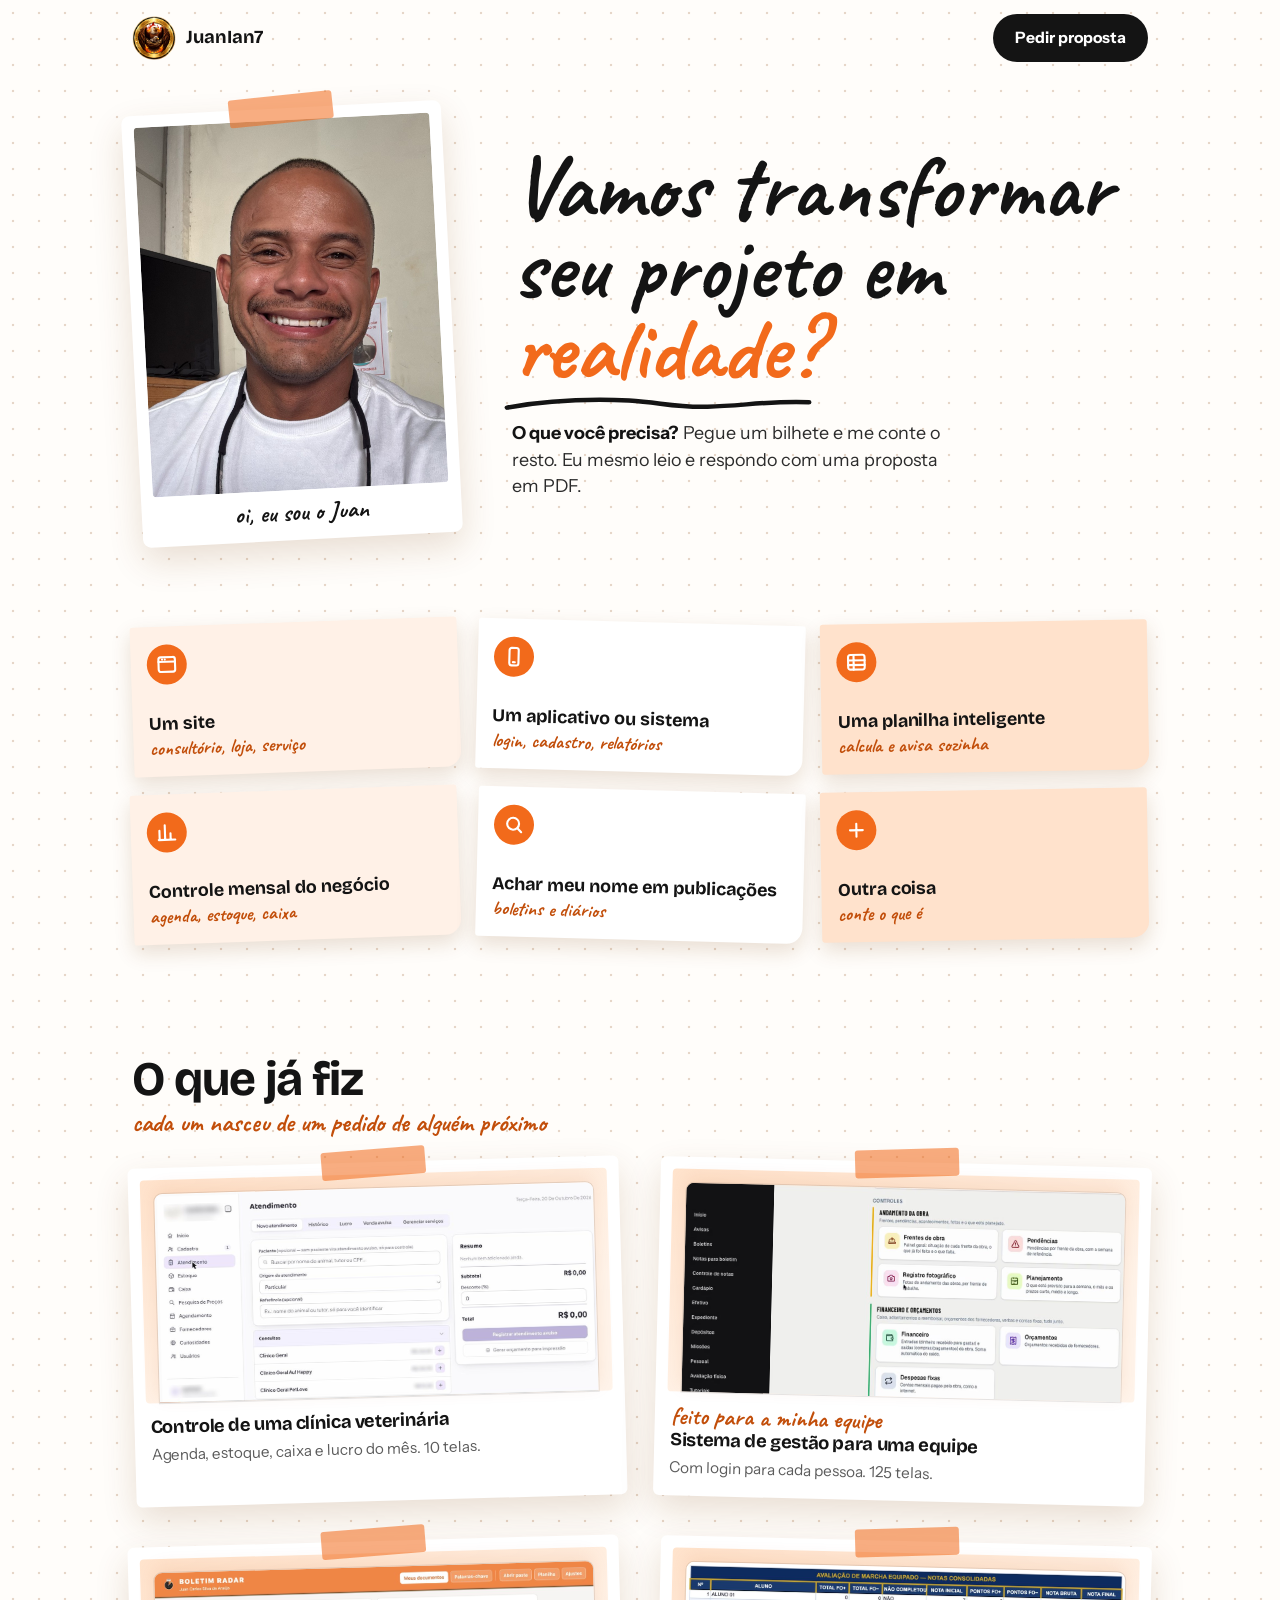
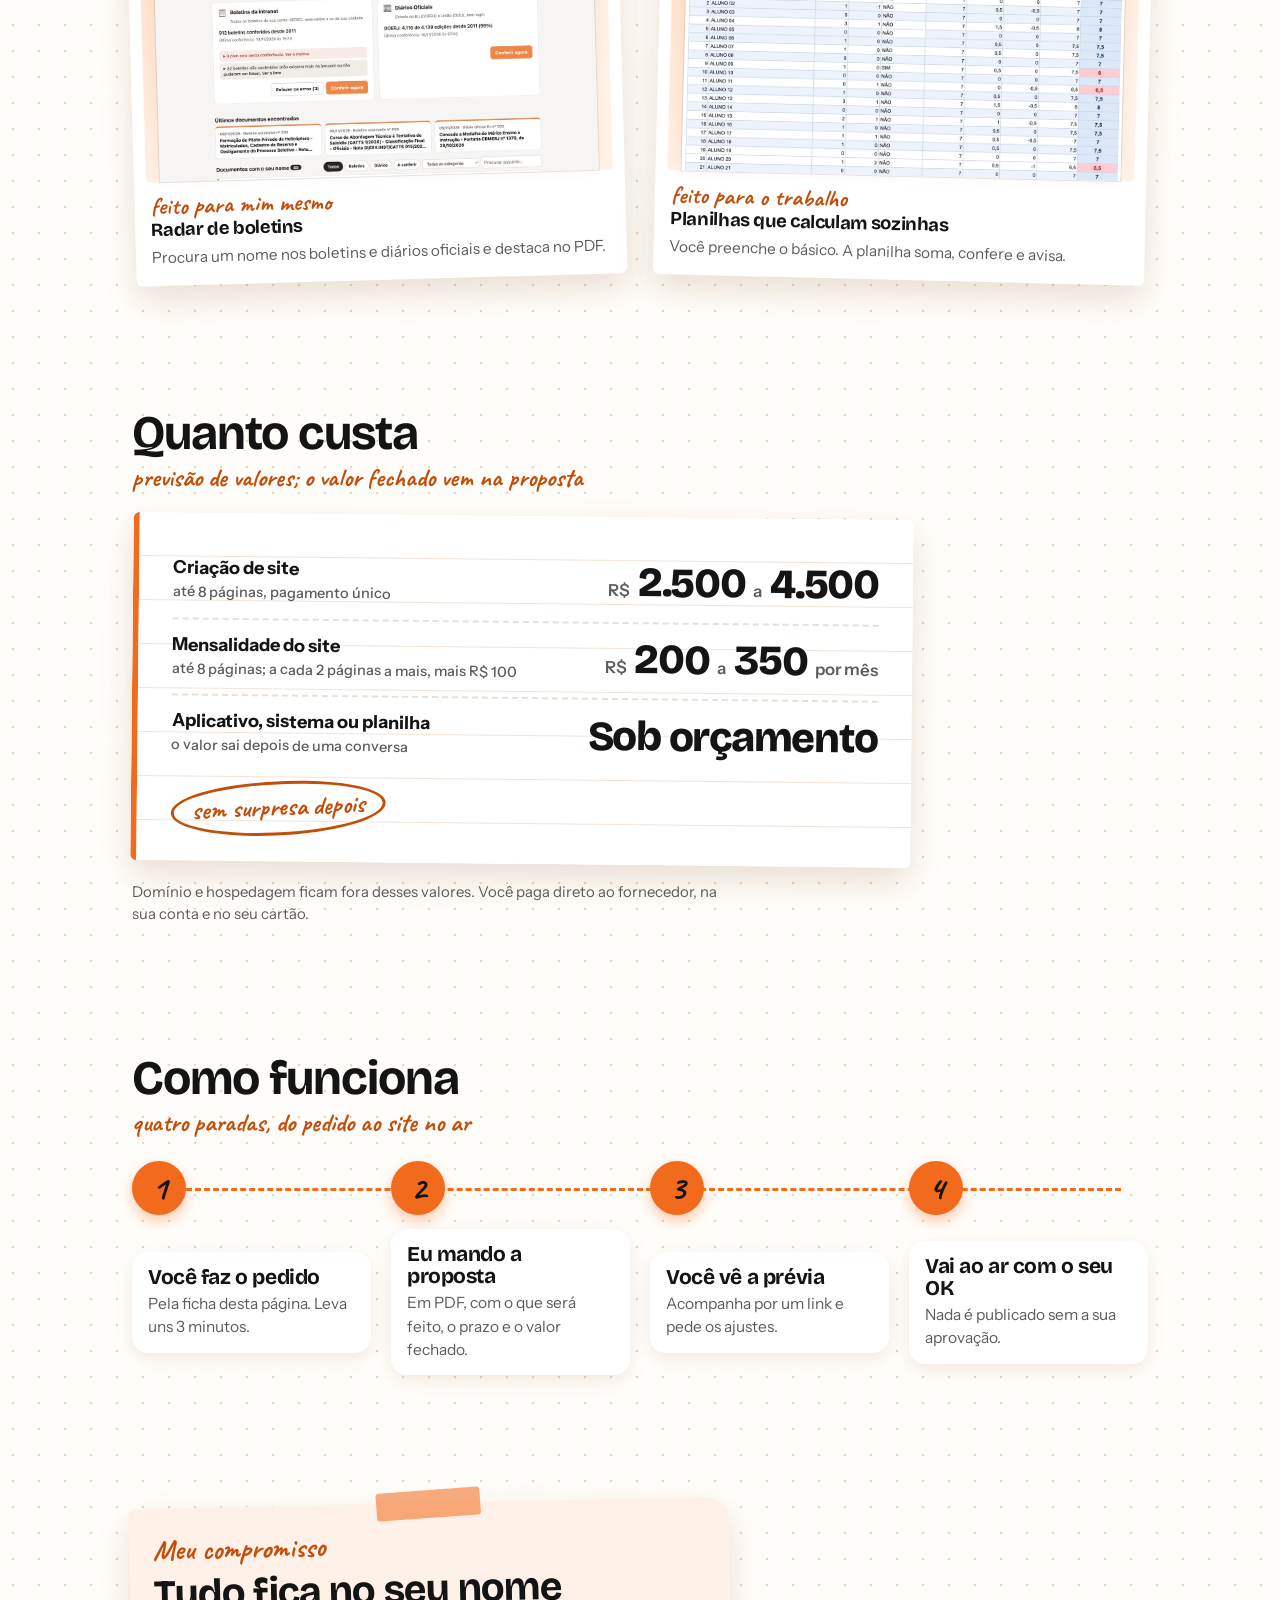
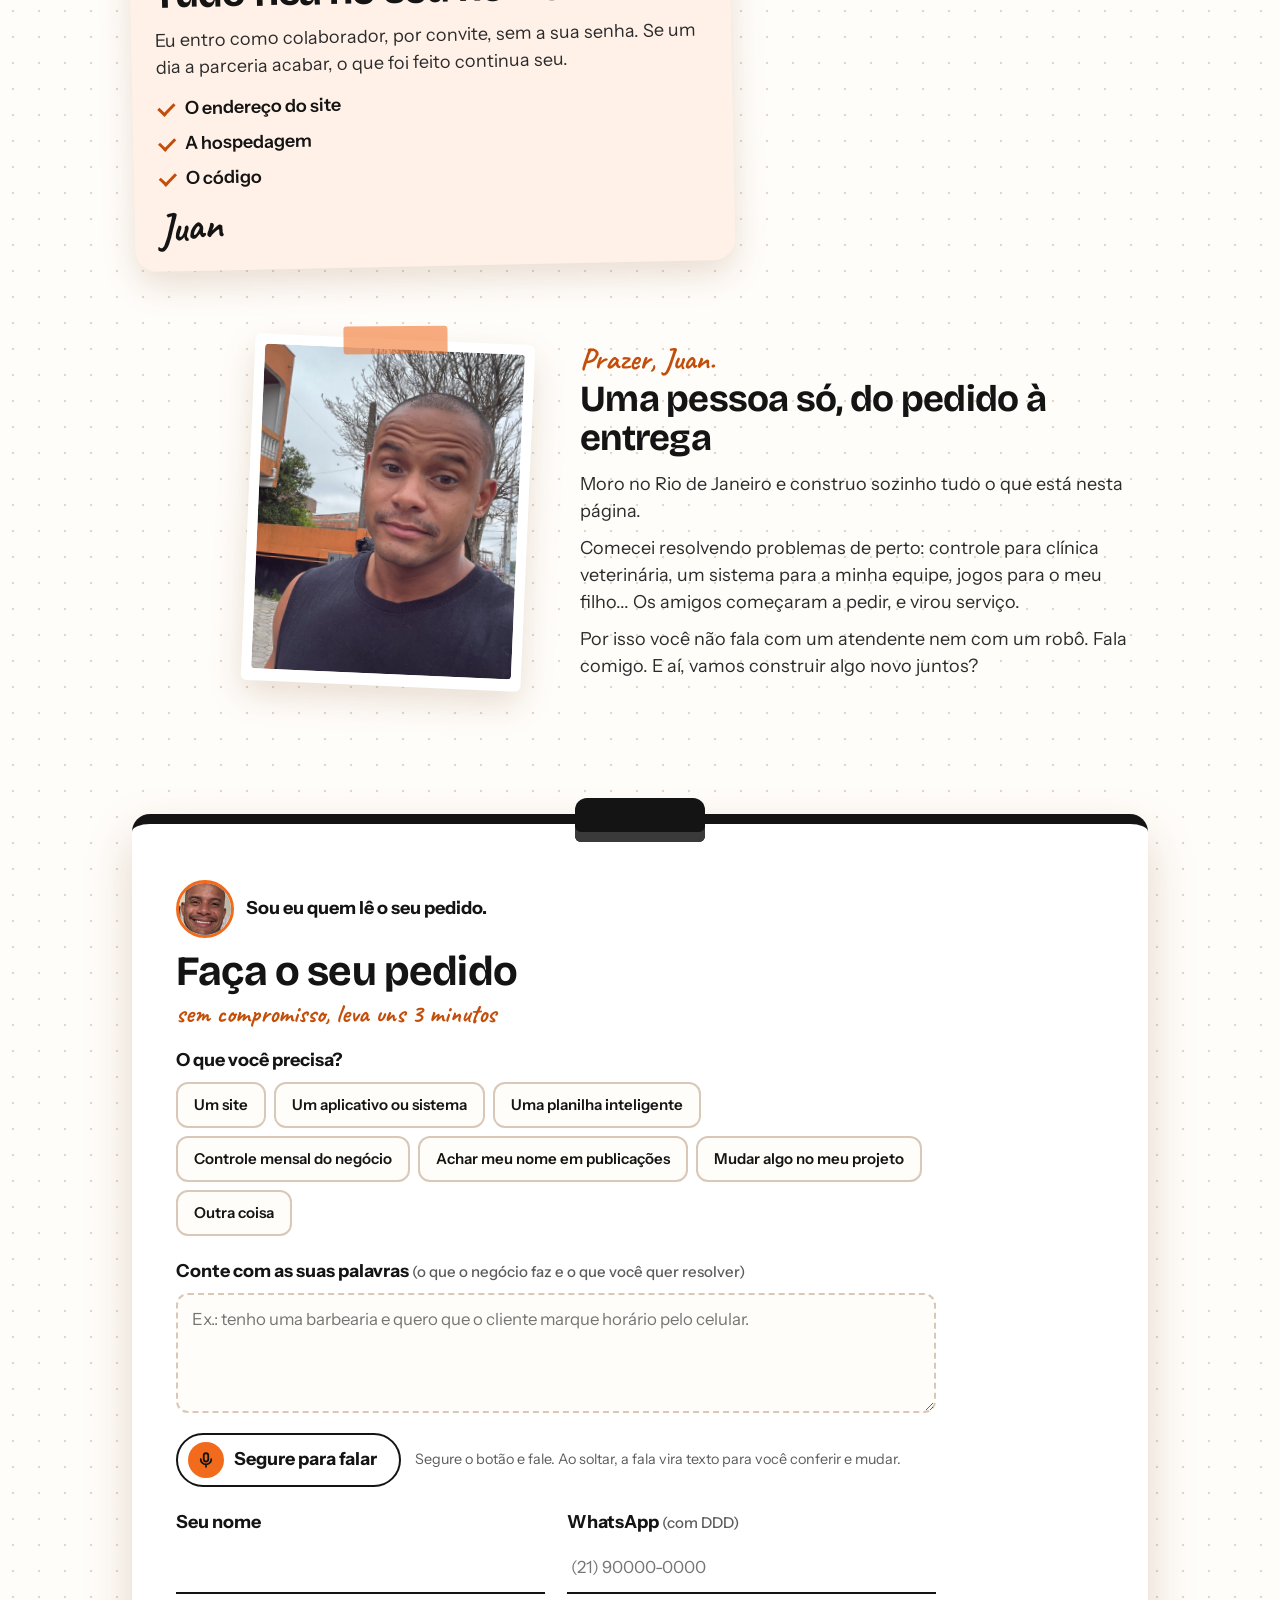
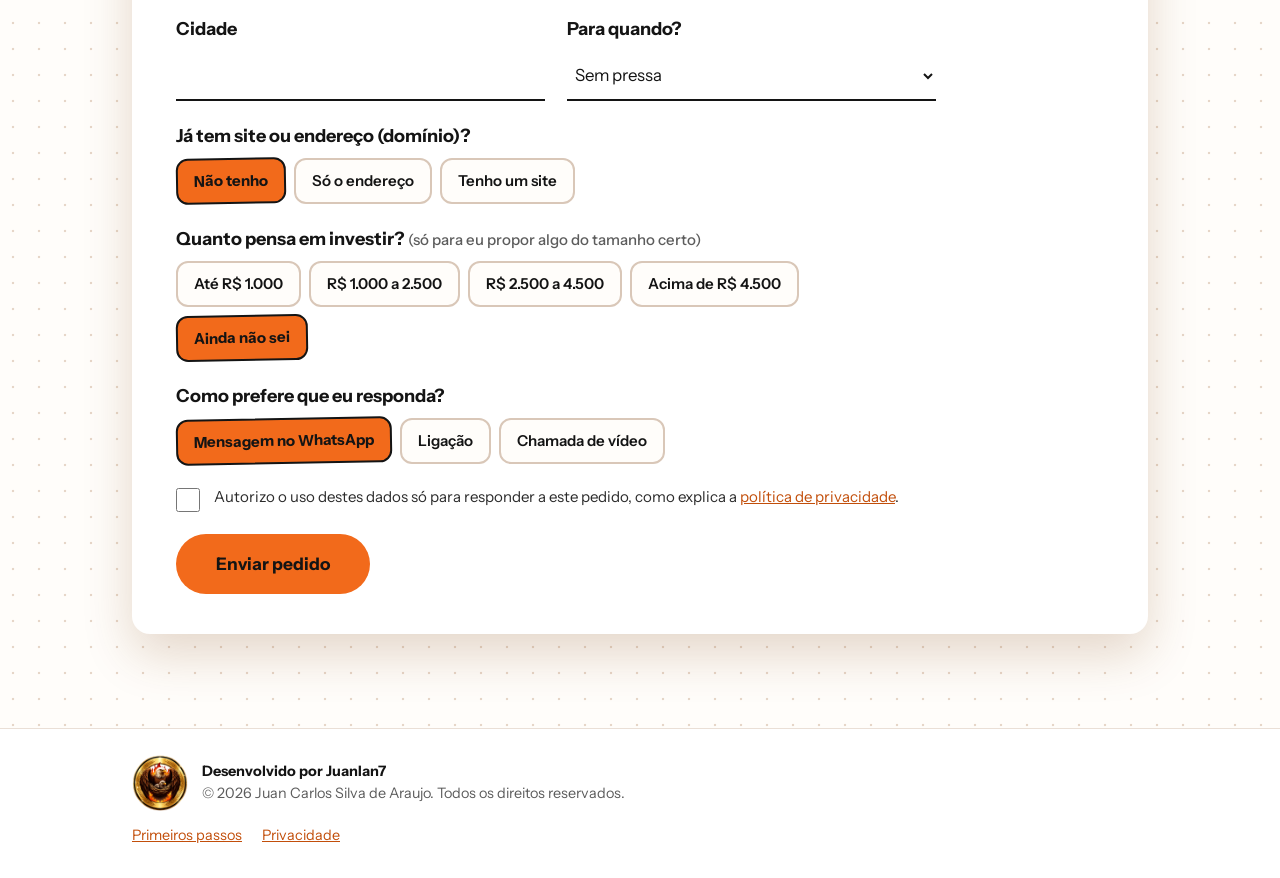
==== commit 4cfe02b6: "Portfólio: formulário ligado à planilha (endereço do Apps Script em config.js) Co-Authored-By: Claud" ====
--- a/index.html
+++ b/index.html
@@ -151,6 +151,13 @@
 .guia-sub { color:var(--cinza); font-size:.9rem; margin:6px 0 16px; }
 .guia-lista { display:grid; gap:18px; }
 .guia .escolha { background:#fff; }
+.guia-ia { margin-top:20px; padding-top:18px; border-top:2px dashed #E9B48F; display:grid; gap:10px; }
+.botao-ia { justify-self:start; min-height:52px; padding:0 22px; border:2px solid var(--preto); border-radius:999px; background:var(--preto); color:#fff; font:inherit; font-weight:700; cursor:pointer; }
+.botao-ia:hover { background:var(--escuro); border-color:var(--escuro); }
+.botao-ia:disabled { opacity:.65; cursor:progress; }
+.guia-ia-nota { color:var(--cinza); font-size:.88rem; margin:0; max-width:62ch; }
+.guia-ia-rot { font-weight:700; color:var(--preto); margin:6px 0 -4px; padding-top:16px; border-top:2px dashed #E9B48F; }
+.guia-ia-rot span { display:inline-block; font-weight:600; font-size:.78rem; color:var(--escuro); background:#fff; border:1.5px solid #E9B48F; border-radius:999px; padding:2px 10px; margin-left:4px; vertical-align:middle; }
 .guia .escolha:has(input:checked) { background:var(--laranja); }
 .dupla { display:grid; gap:22px; }
 .aceite { display:grid; grid-template-columns:26px 1fr; gap:12px; font-size:.94rem; }
@@ -331,6 +338,10 @@
           <p class="guia-titulo">Só mais umas perguntas rápidas</p>
           <p class="guia-sub">Responder é opcional. Ajuda a proposta a sair certa de primeira.</p>
           <div class="guia-lista" id="guia-lista"></div>
+          <div class="guia-ia" id="guia-ia" hidden>
+            <button type="button" class="botao-ia" id="pedir-ia">Ver perguntas para o meu caso</button>
+            <p class="guia-ia-nota" id="guia-ia-nota" role="status" aria-live="polite">Uma inteligência artificial do Google lê o tipo de pedido e o que você contou acima para sugerir as perguntas. Por isso, não coloque dados pessoais na descrição.</p>
+          </div>
         </div>
 
         <div class="dupla">
@@ -412,7 +423,7 @@
   </div>
 </footer>
 
-<script src="assets/config.js"></script>
-<script src="assets/app.js?v=5"></script>
+<script src="assets/config.js?v=7"></script>
+<script src="assets/app.js?v=7"></script>
 </body>
 </html>
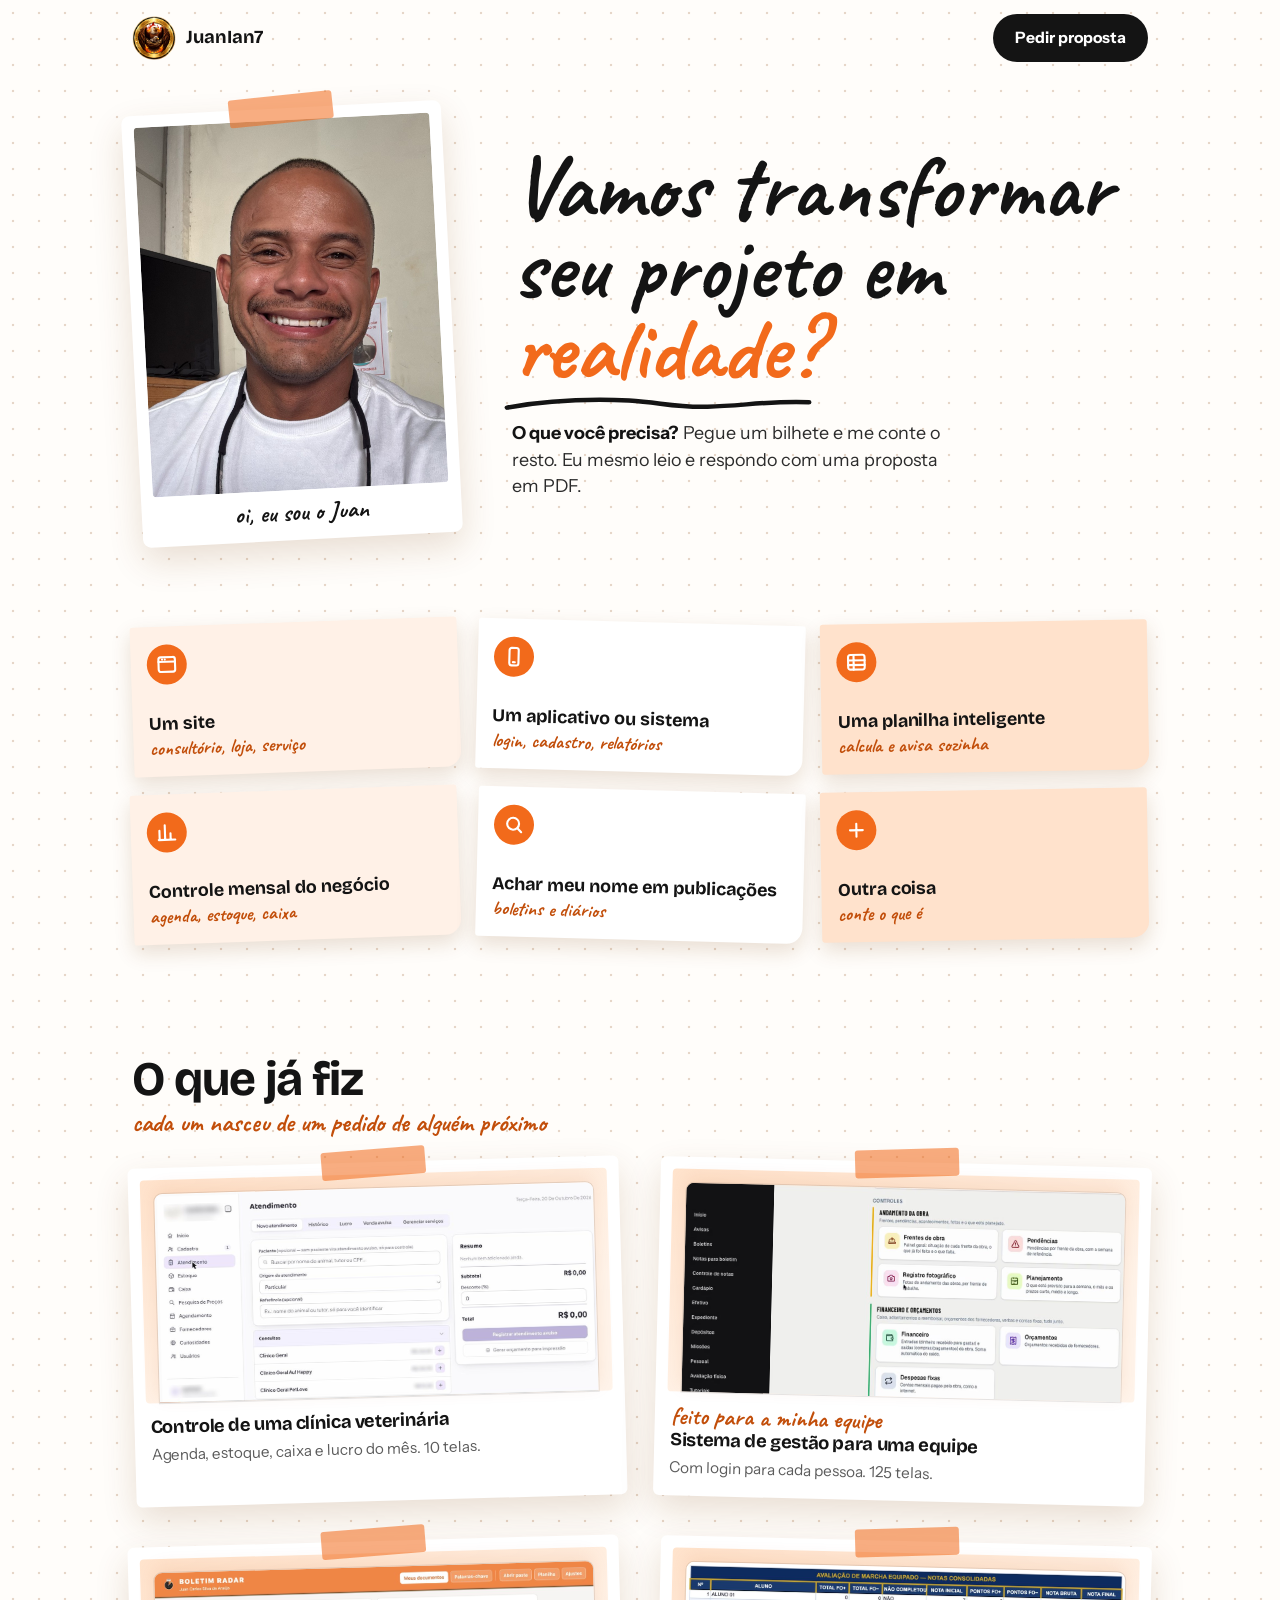
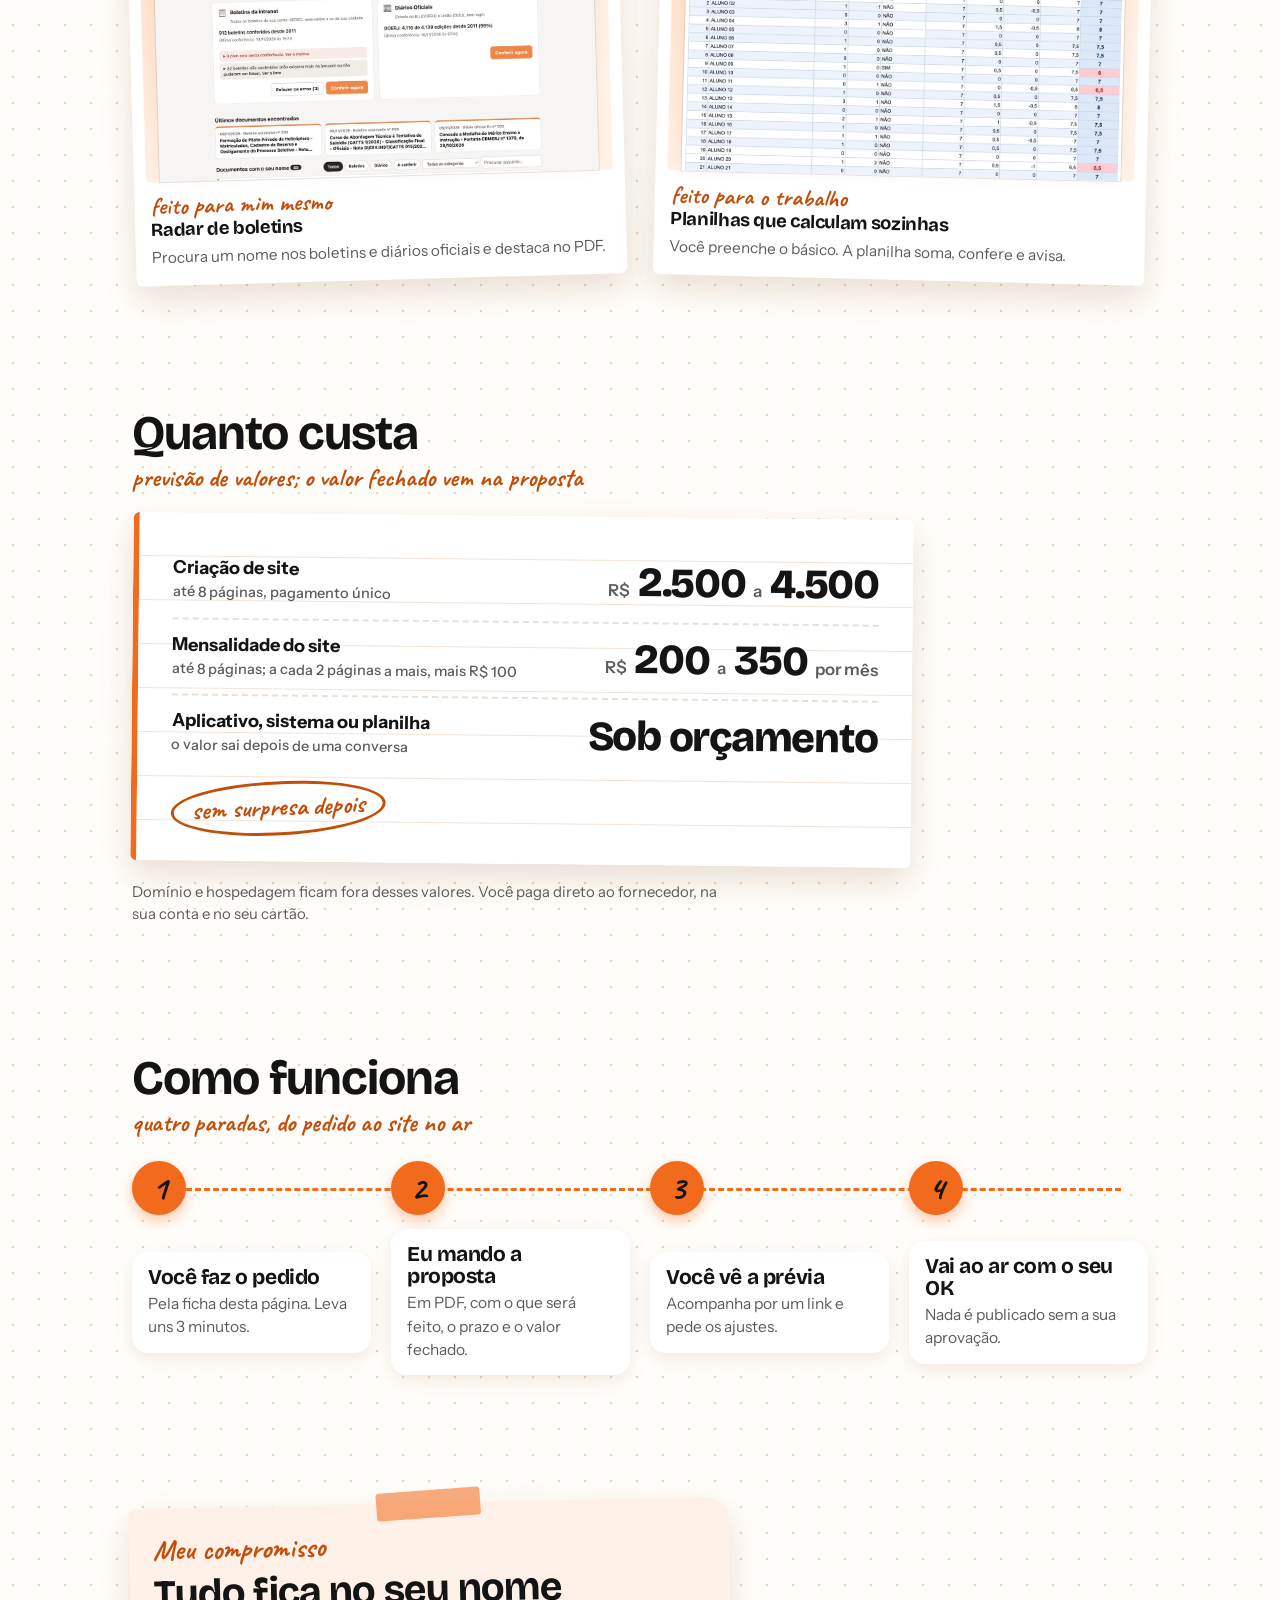
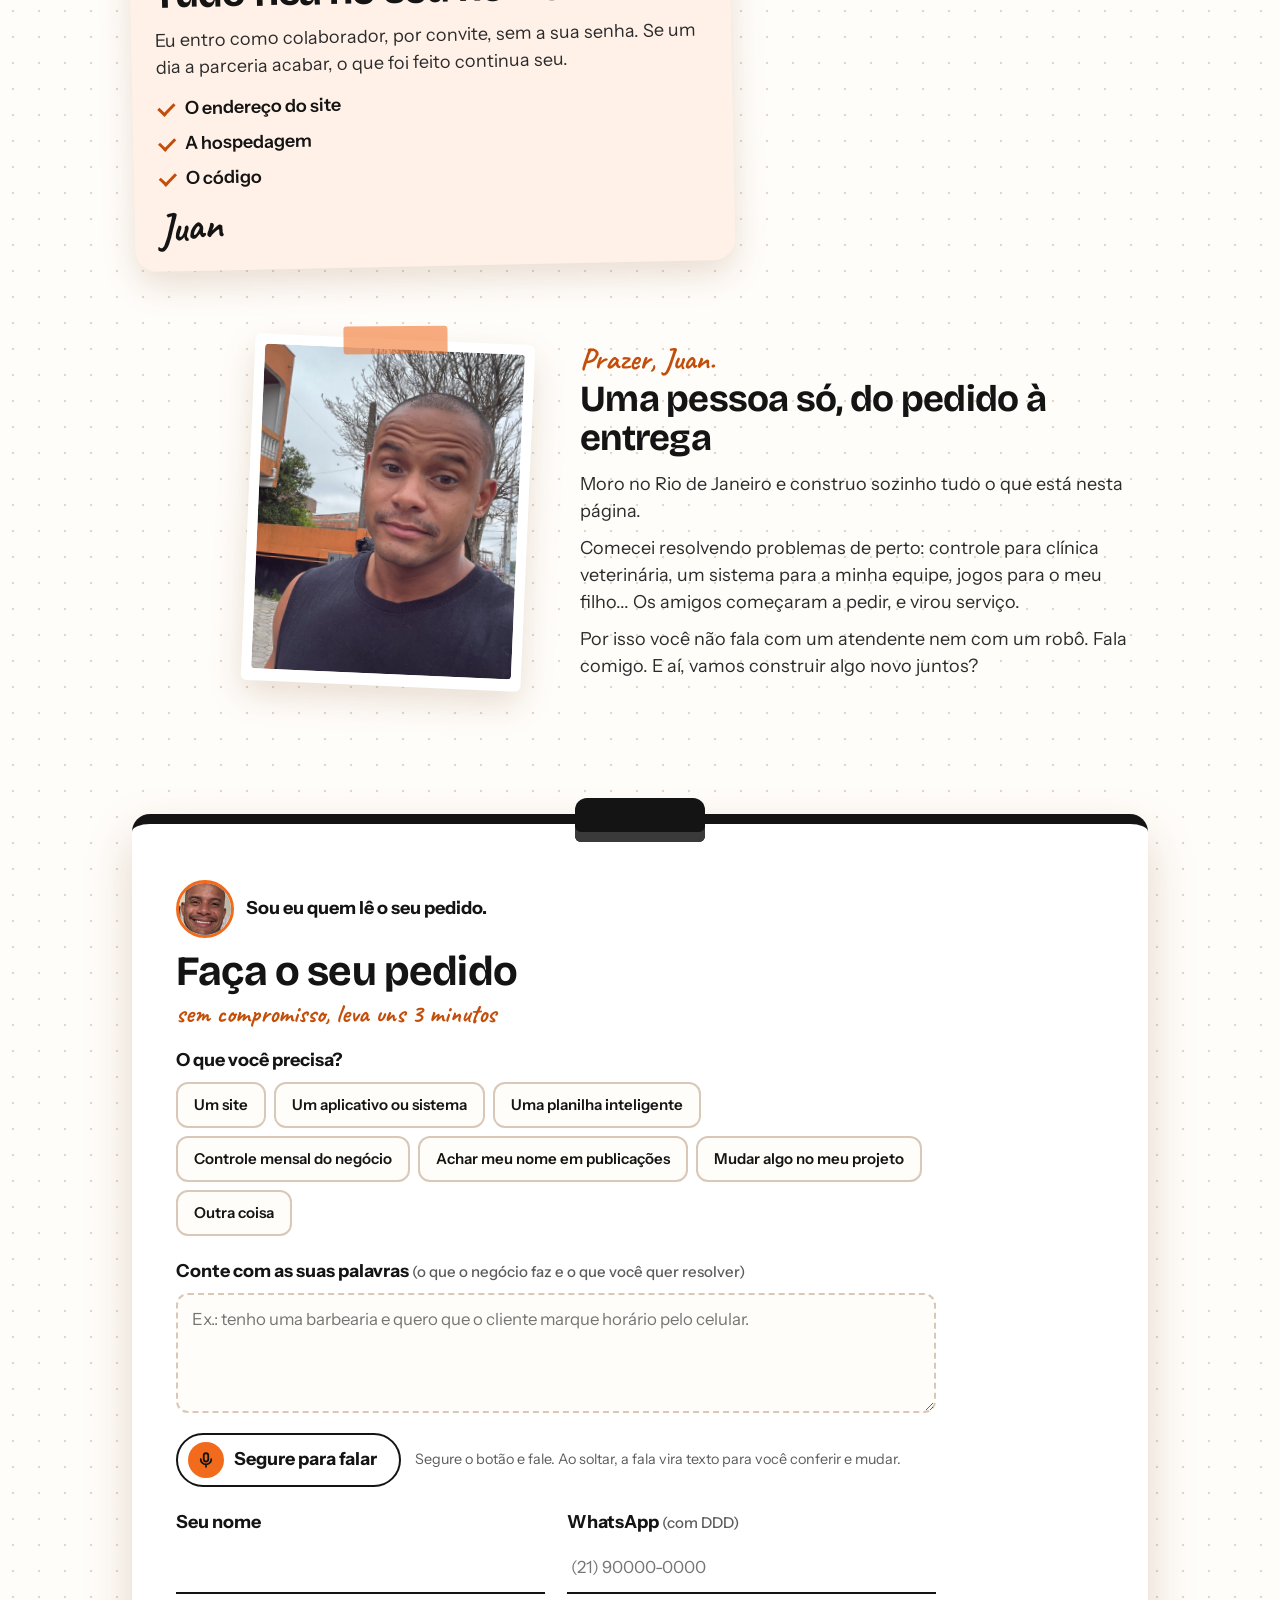
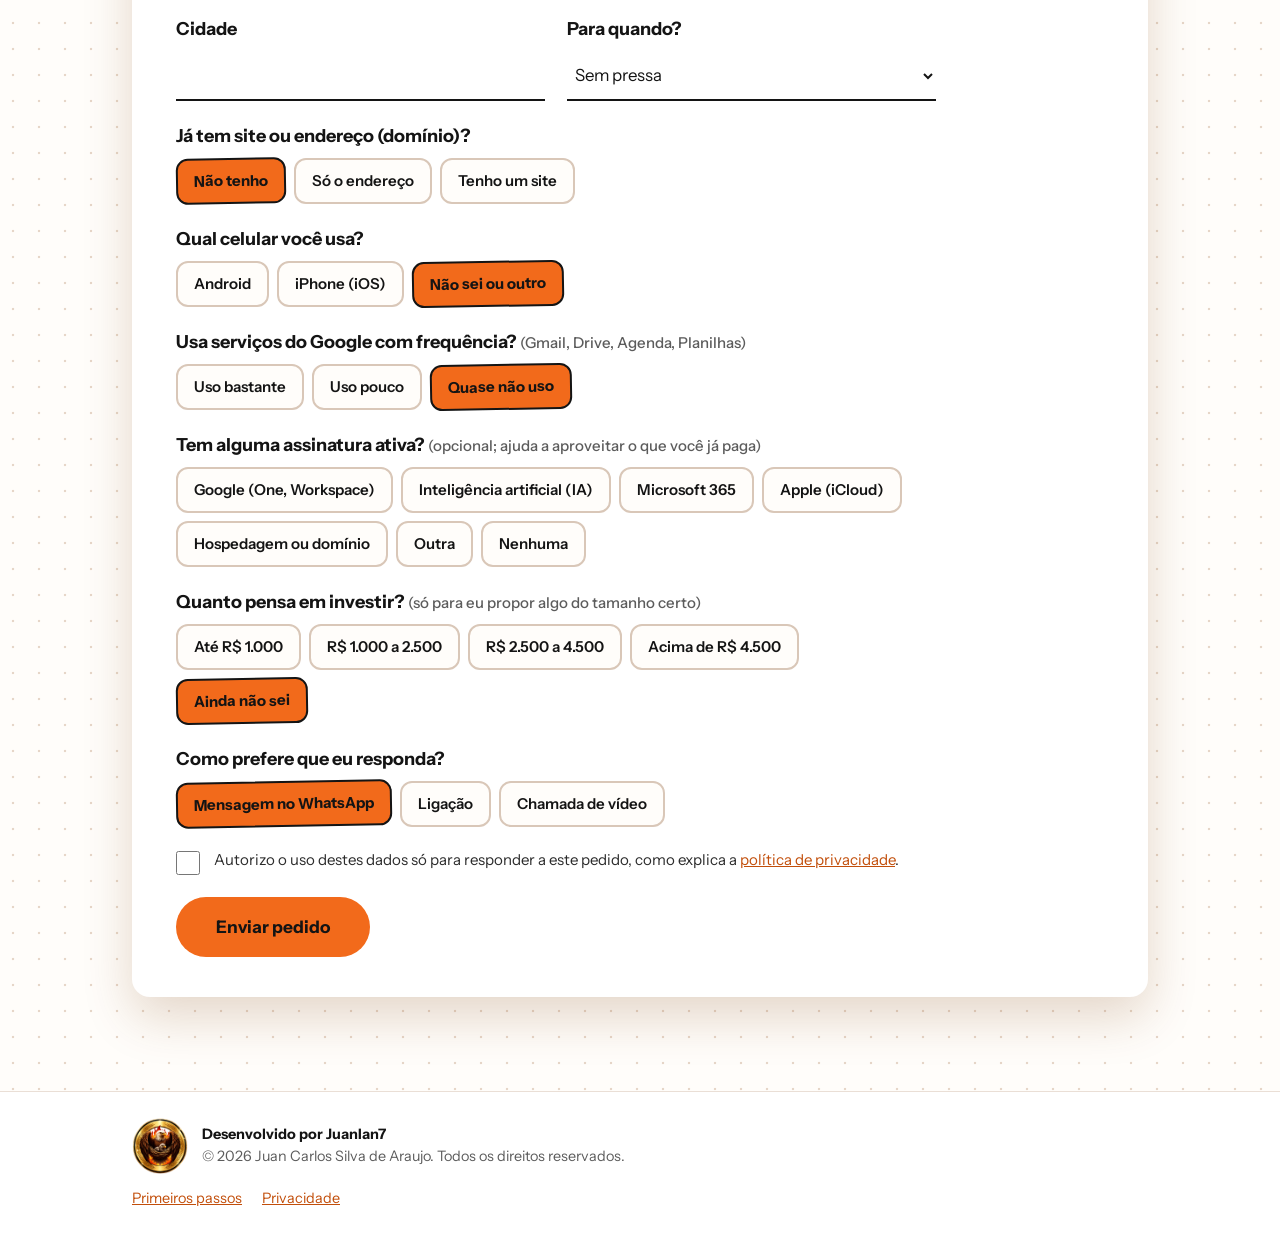
==== commit 95bd8f54: "Formulário: perguntas sobre celular, serviços Google e assinaturas (com caixa para escolher qual IA)" ====
--- a/index.html
+++ b/index.html
@@ -12,7 +12,11 @@
 <meta property="og:image" content="https://juanian7.systems/assets/logo-juanian7.png">
 <meta name="author" content="JuanIan7 (https://github.com/JuanIan7)">
 <meta name="copyright" content="© 2026 Juan Carlos Silva de Araujo. Todos os direitos reservados.">
-<link rel="icon" href="assets/logo-juanian7.png">
+<link rel="icon" href="/favicon.ico" sizes="any">
+<link rel="icon" type="image/png" sizes="32x32" href="/assets/icones/favicon-32.png">
+<link rel="apple-touch-icon" href="/assets/icones/apple-touch-icon.png">
+<link rel="manifest" href="/manifest.webmanifest">
+<meta name="theme-color" content="#F26A1B">
 <link rel="preconnect" href="https://fonts.googleapis.com">
 <link rel="preconnect" href="https://fonts.gstatic.com" crossorigin>
 <link href="https://fonts.googleapis.com/css2?family=Bricolage+Grotesque:opsz,wght@12..96,600..800&family=Caveat:wght@600;700&family=Instrument+Sans:wght@400..700&display=swap" rel="stylesheet">
@@ -126,6 +130,10 @@
 legend, label.rot { display:block; font-weight:700; color:var(--preto); margin-bottom:8px; padding:0; }
 label.rot small, legend small { font-weight:500; color:var(--cinza); }
 .opcoes { display:flex; flex-wrap:wrap; gap:8px; }
+.sub-assin { margin-top:14px; padding:12px 14px; border-left:4px solid var(--laranja); background:var(--papel); border-radius:0 12px 12px 0; }
+.sub-assin[hidden], #sub-ia-outra[hidden] { display:none; }
+.sub-assin > .rot { margin:0 0 10px; font-weight:700; }
+.sub-assin .campo { margin-top:12px; }
 .escolha { position:relative; display:inline-flex; align-items:center; min-height:46px; padding:8px 16px; border:2px solid #D9C7B8; border-radius:12px; background:var(--papel); color:var(--preto); font-weight:600; font-size:.94rem; cursor:pointer; }
 .escolha input { position:absolute; opacity:0; inset:0; margin:0; cursor:pointer; }
 .escolha:has(input:checked) { background:var(--laranja); border-color:var(--preto); font-weight:700; transform:rotate(-1deg); }
@@ -151,7 +159,9 @@
 .guia-sub { color:var(--cinza); font-size:.9rem; margin:6px 0 16px; }
 .guia-lista { display:grid; gap:18px; }
 .guia .escolha { background:#fff; }
-.guia-ia { margin-top:20px; padding-top:18px; border-top:2px dashed #E9B48F; display:grid; gap:10px; }
+.guia-ia { display:grid; gap:10px; background:#fff; border:2px solid var(--laranja); border-radius:14px; padding:16px; box-shadow:0 8px 20px rgba(242,106,27,.12); }
+.guia-ia-titulo { margin:0; font-weight:700; color:var(--preto); display:flex; align-items:center; gap:8px; }
+.selo-ia { display:inline-grid; place-items:center; min-width:30px; height:24px; padding:0 6px; border-radius:6px; background:var(--preto); color:#fff; font-size:.78rem; font-weight:700; letter-spacing:.04em; }
 .botao-ia { justify-self:start; min-height:52px; padding:0 22px; border:2px solid var(--preto); border-radius:999px; background:var(--preto); color:#fff; font:inherit; font-weight:700; cursor:pointer; }
 .botao-ia:hover { background:var(--escuro); border-color:var(--escuro); }
 .botao-ia:disabled { opacity:.65; cursor:progress; }
@@ -334,14 +344,16 @@
           <p class="falar-dica" id="falar-sem" hidden>Prefere falar? Neste navegador o botão de falar não funciona; no celular, use o microfone do teclado.</p>
         </div>
 
+        <div class="guia-ia" id="guia-ia" hidden>
+          <p class="guia-ia-titulo"><span class="selo-ia" aria-hidden="true">IA</span> Quer ajuda para detalhar o pedido?</p>
+          <p class="guia-ia-nota" id="guia-ia-nota" role="status" aria-live="polite">Depois de contar o que precisa, toque no botão: uma inteligência artificial do Google lê o tipo de pedido e o que você contou e sugere perguntas para o seu caso. Não coloque dados pessoais na descrição.</p>
+          <button type="button" class="botao-ia" id="pedir-ia">Ver perguntas para o meu caso</button>
+        </div>
+
         <div class="guia" id="guia" hidden>
           <p class="guia-titulo">Só mais umas perguntas rápidas</p>
           <p class="guia-sub">Responder é opcional. Ajuda a proposta a sair certa de primeira.</p>
           <div class="guia-lista" id="guia-lista"></div>
-          <div class="guia-ia" id="guia-ia" hidden>
-            <button type="button" class="botao-ia" id="pedir-ia">Ver perguntas para o meu caso</button>
-            <p class="guia-ia-nota" id="guia-ia-nota" role="status" aria-live="polite">Uma inteligência artificial do Google lê o tipo de pedido e o que você contou acima para sugerir as perguntas. Por isso, não coloque dados pessoais na descrição.</p>
-          </div>
         </div>
 
         <div class="dupla">
@@ -381,6 +393,58 @@
         </fieldset>
 
         <fieldset>
+          <legend>Qual celular você usa?</legend>
+          <div class="opcoes tres">
+            <label class="escolha"><input type="radio" name="celular" value="Android">Android</label>
+            <label class="escolha"><input type="radio" name="celular" value="iPhone (iOS)">iPhone (iOS)</label>
+            <label class="escolha"><input type="radio" name="celular" value="Não sei ou outro" checked>Não sei ou outro</label>
+          </div>
+        </fieldset>
+
+        <fieldset>
+          <legend>Usa serviços do Google com frequência? <small>(Gmail, Drive, Agenda, Planilhas)</small></legend>
+          <div class="opcoes tres">
+            <label class="escolha"><input type="radio" name="google" value="Uso bastante">Uso bastante</label>
+            <label class="escolha"><input type="radio" name="google" value="Uso pouco">Uso pouco</label>
+            <label class="escolha"><input type="radio" name="google" value="Quase não uso" checked>Quase não uso</label>
+          </div>
+        </fieldset>
+
+        <fieldset>
+          <legend>Tem alguma assinatura ativa? <small>(opcional; ajuda a aproveitar o que você já paga)</small></legend>
+          <div class="opcoes">
+            <label class="escolha"><input type="checkbox" name="assinatura" value="Google (Google One, Workspace)">Google (One, Workspace)</label>
+            <label class="escolha"><input type="checkbox" name="assinatura" value="IA">Inteligência artificial (IA)</label>
+            <label class="escolha"><input type="checkbox" name="assinatura" value="Microsoft 365">Microsoft 365</label>
+            <label class="escolha"><input type="checkbox" name="assinatura" value="Apple (iCloud)">Apple (iCloud)</label>
+            <label class="escolha"><input type="checkbox" name="assinatura" value="Hospedagem ou domínio">Hospedagem ou domínio</label>
+            <label class="escolha"><input type="checkbox" name="assinatura" value="Outra">Outra</label>
+            <label class="escolha"><input type="checkbox" name="assinatura" value="Nenhuma">Nenhuma</label>
+          </div>
+          <div class="sub-assin" id="sub-ia" hidden>
+            <p class="rot">Qual IA você assina? <small>(pode marcar mais de uma)</small></p>
+            <div class="opcoes">
+              <label class="escolha"><input type="checkbox" name="assinatura_ia" value="ChatGPT">ChatGPT</label>
+              <label class="escolha"><input type="checkbox" name="assinatura_ia" value="Gemini">Gemini</label>
+              <label class="escolha"><input type="checkbox" name="assinatura_ia" value="Claude">Claude</label>
+              <label class="escolha"><input type="checkbox" name="assinatura_ia" value="DeepSeek">DeepSeek</label>
+              <label class="escolha"><input type="checkbox" name="assinatura_ia" value="Copilot">Copilot</label>
+              <label class="escolha"><input type="checkbox" name="assinatura_ia" value="Grok">Grok</label>
+              <label class="escolha"><input type="checkbox" name="assinatura_ia" value="Perplexity">Perplexity</label>
+              <label class="escolha"><input type="checkbox" name="assinatura_ia" value="Outra IA">Outra</label>
+            </div>
+            <div class="campo" id="sub-ia-outra" hidden>
+              <label class="rot" for="ia_outra">Qual outra IA?</label>
+              <input id="ia_outra" name="ia_outra" type="text" maxlength="60" autocomplete="off">
+            </div>
+          </div>
+          <div class="campo sub-assin" id="sub-outra" hidden>
+            <label class="rot" for="assin_outra">Qual outra assinatura?</label>
+            <input id="assin_outra" name="assin_outra" type="text" maxlength="60" autocomplete="off" placeholder="Ex.: Canva, Adobe, plano de hospedagem">
+          </div>
+        </fieldset>
+
+        <fieldset>
           <legend>Quanto pensa em investir? <small>(só para eu propor algo do tamanho certo)</small></legend>
           <div class="opcoes">
             <label class="escolha"><input type="radio" name="investimento" value="Até R$ 1.000">Até R$ 1.000</label>
@@ -424,6 +488,6 @@
 </footer>
 
 <script src="assets/config.js?v=7"></script>
-<script src="assets/app.js?v=7"></script>
+<script src="assets/app.js?v=14"></script>
 </body>
 </html>
